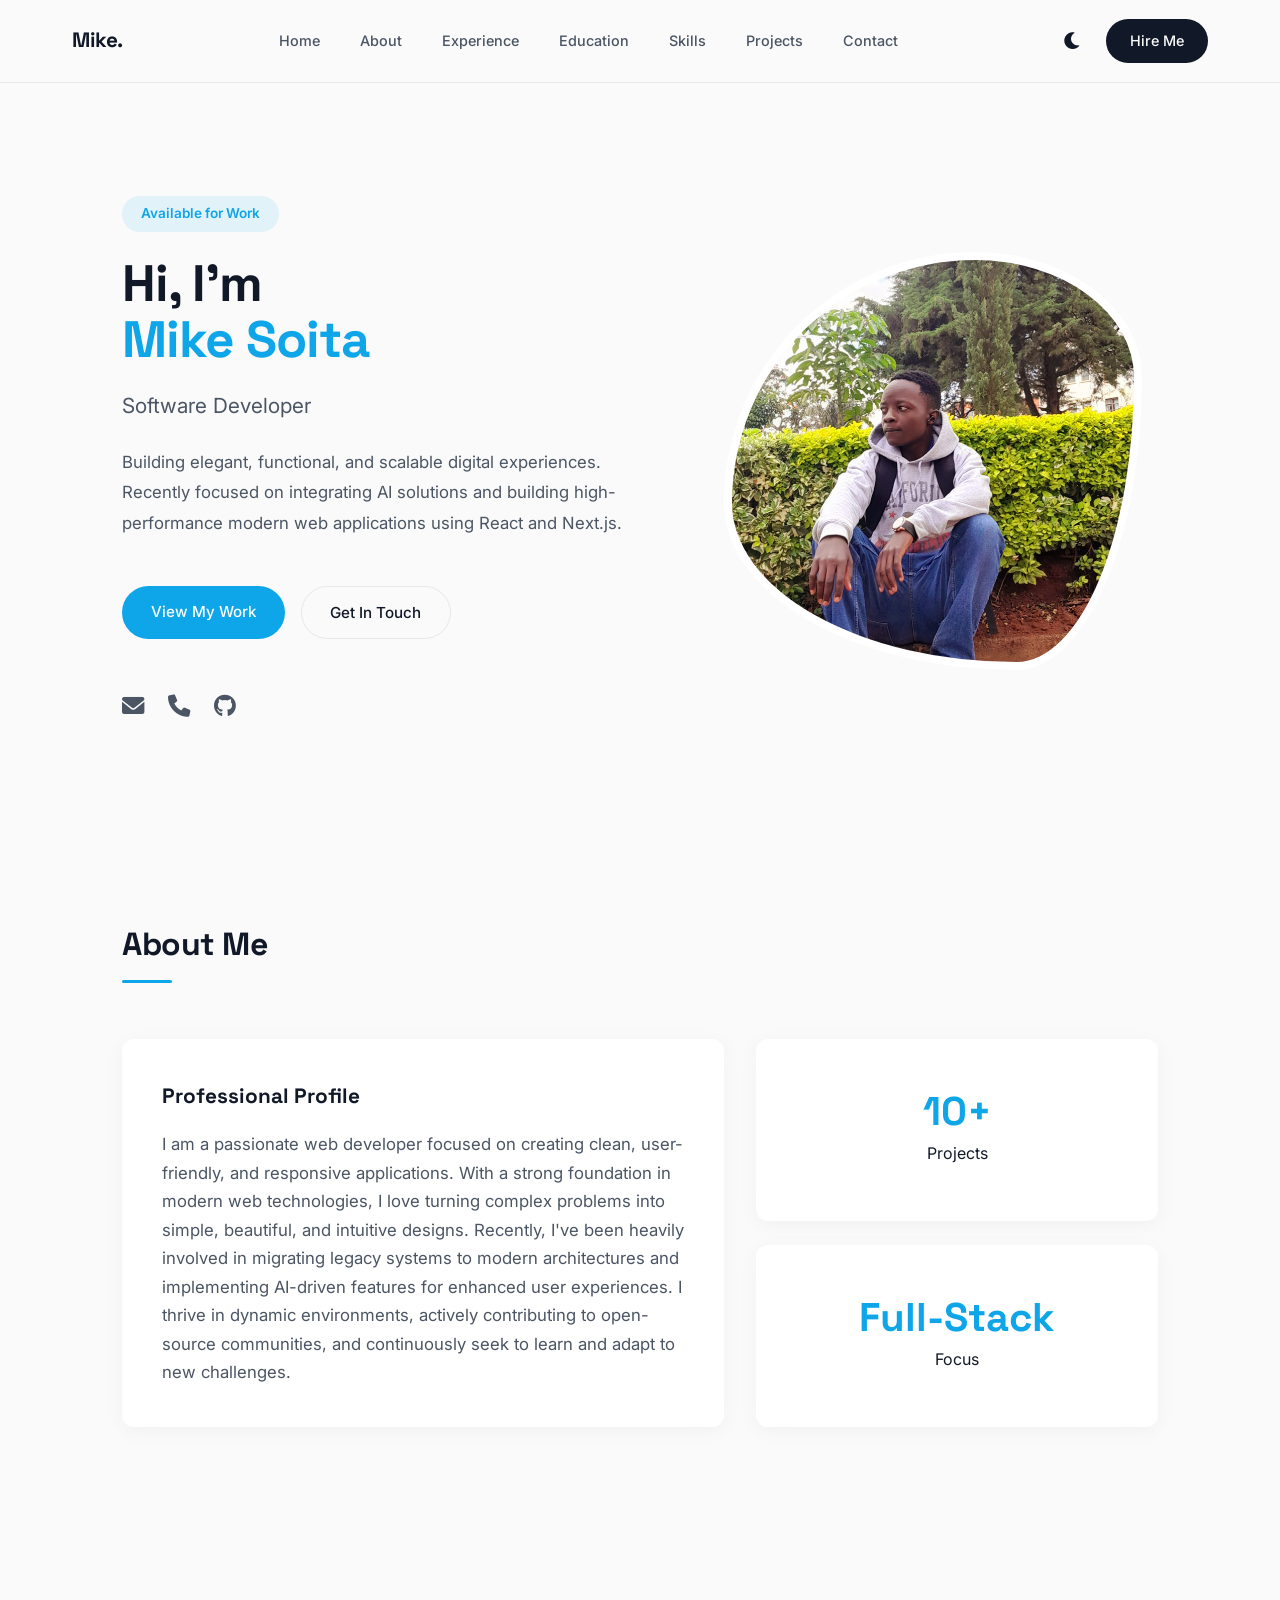
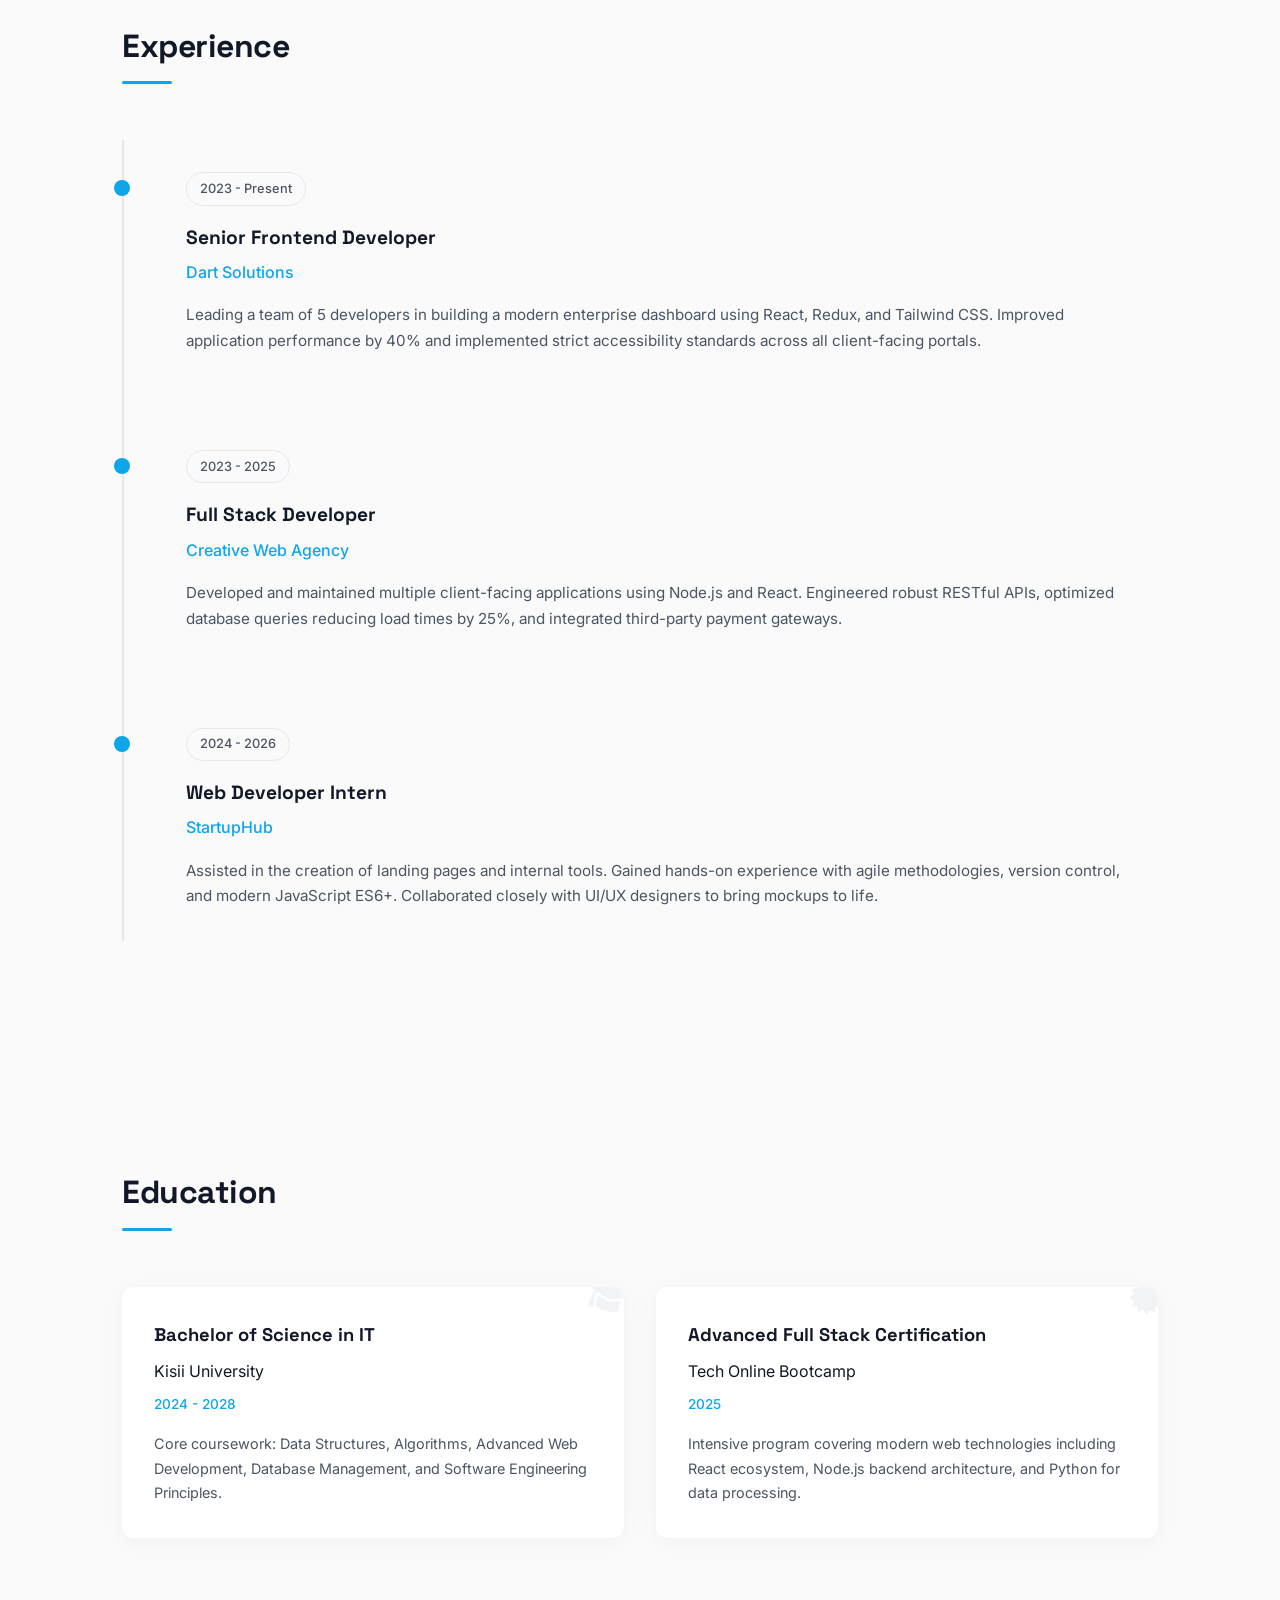
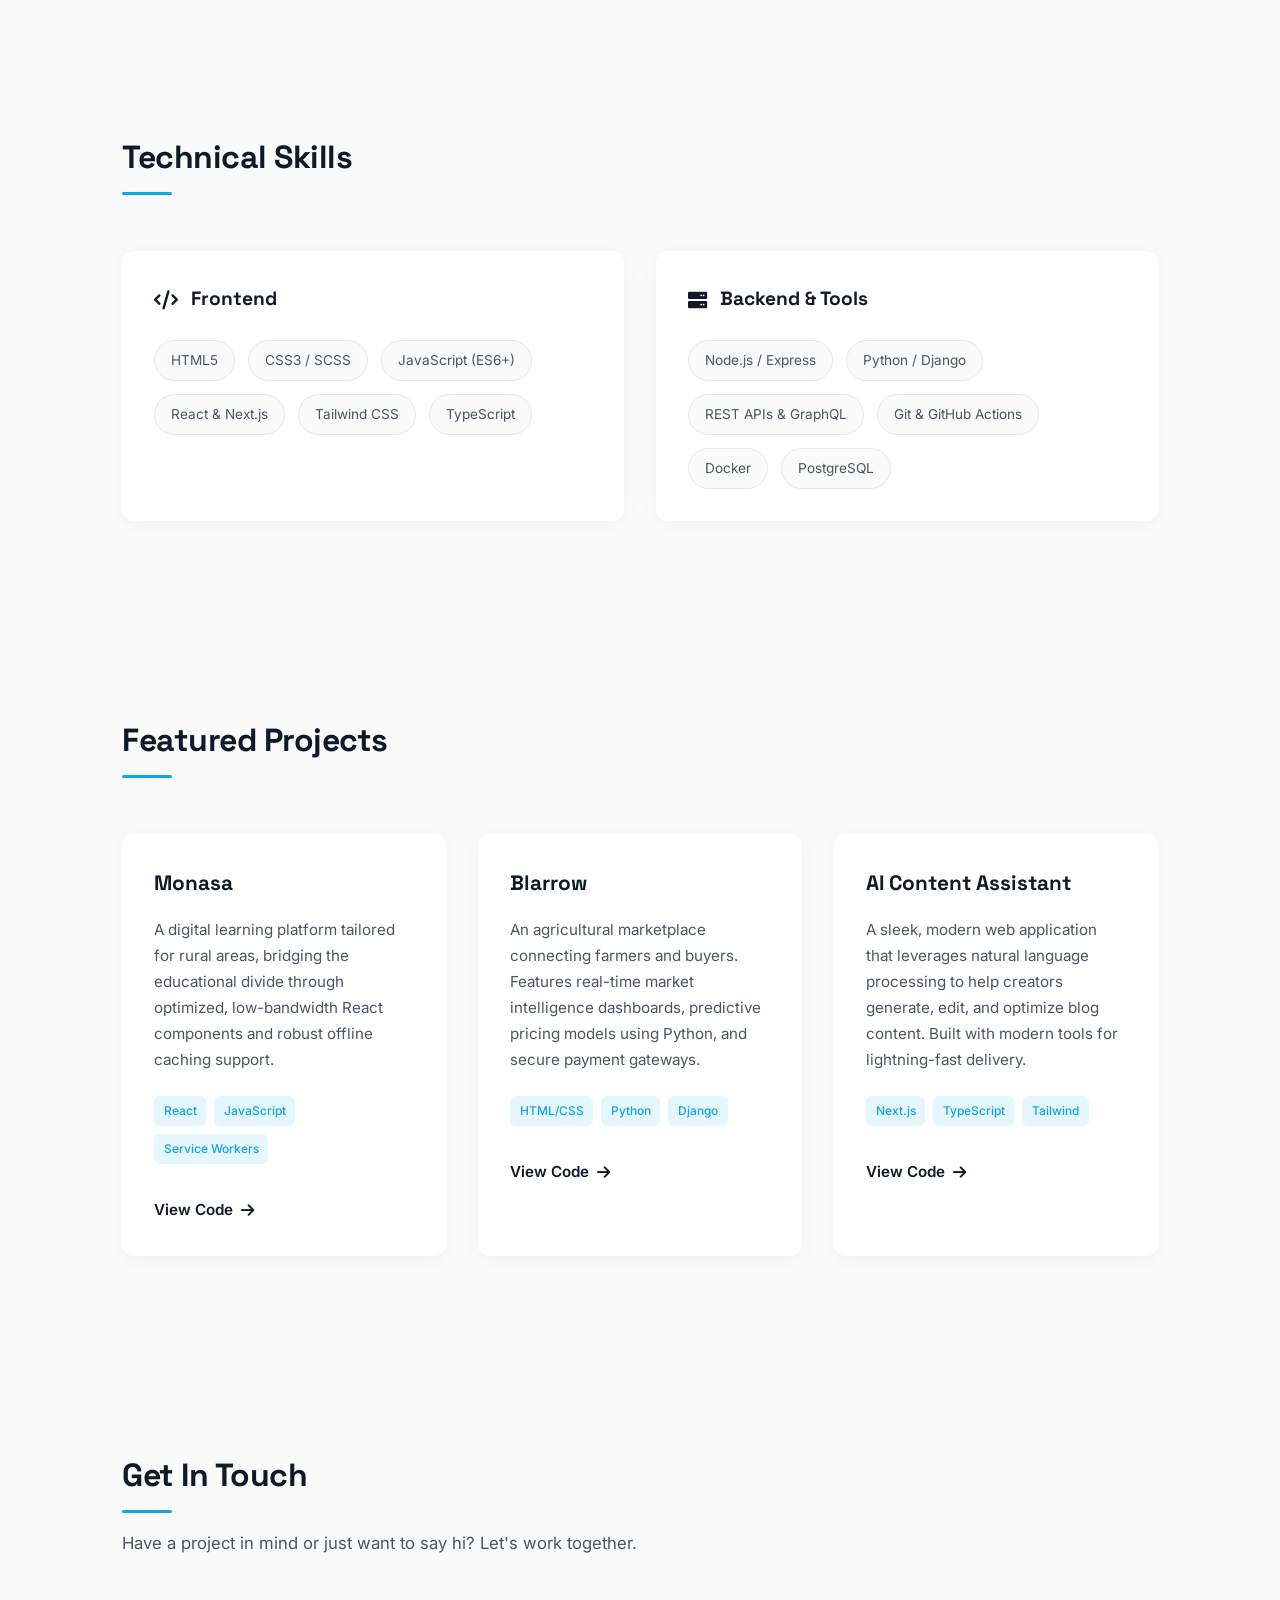
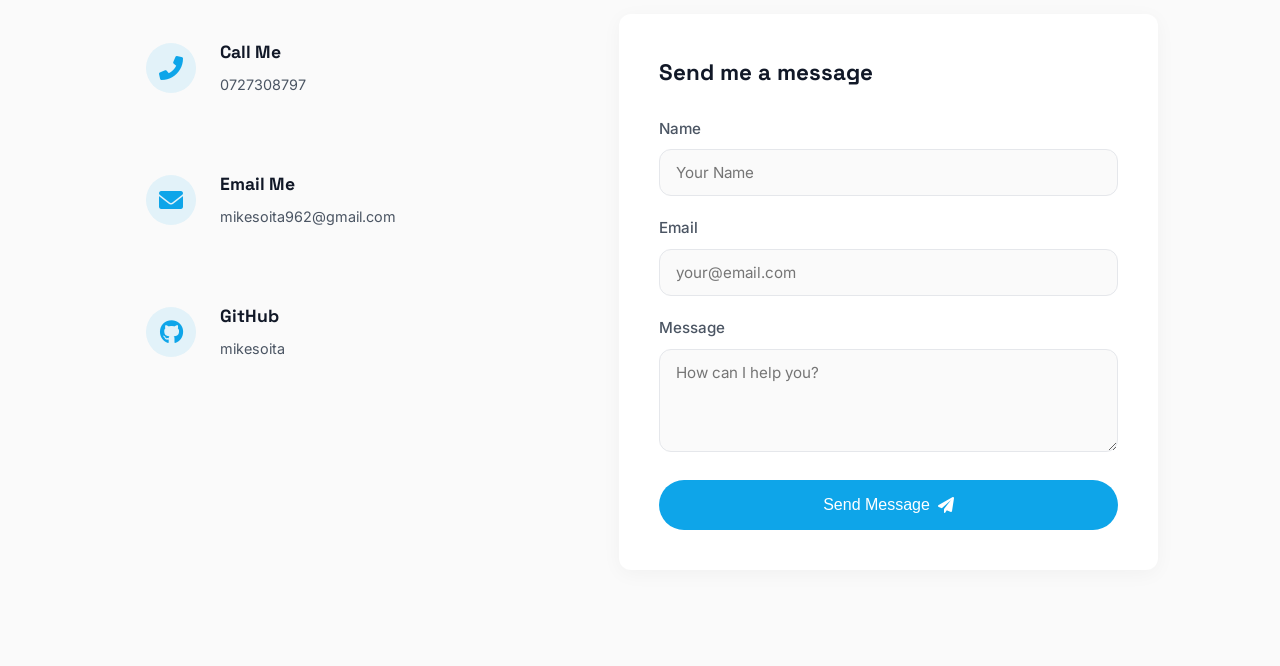
==== index.html @ 9fbdbb9e "Add files via upload" ====
<!DOCTYPE html>
<html lang="en" data-theme="light">

<head>
    <meta charset="UTF-8">
    <meta name="viewport" content="width=device-width, initial-scale=1.0">
    <meta name="description" content="Mike Soita - Web Developer CV">
    <meta name="author" content="Mike Soita">

    <title>Mike Soita | CV</title>
    <link rel="stylesheet" href="style.css">
    <link href="https://cdnjs.cloudflare.com/ajax/libs/font-awesome/6.0.0/css/all.min.css" rel="stylesheet">
    <link href="https://fonts.googleapis.com/css2?family=Space+Grotesk:wght@300;400;500;600;700&family=Inter:wght@300;400;500;600&display=swap" rel="stylesheet">
</head>

<body>
    <header class="main-nav">
        <nav>
            <div class="logo"><a href="#home">Mike.</a></div>
            <ul class="nav-links">
                <li><a href="#home">Home</a></li>
                <li><a href="#about">About</a></li>
                <li><a href="#experience">Experience</a></li>
                <li><a href="#education">Education</a></li>
                <li><a href="#skills">Skills</a></li>
                <li><a href="#projects">Projects</a></li>
                <li><a href="#contact">Contact</a></li>
            </ul>
            <div class="nav-controls">
                <button id="theme-toggle" class="theme-toggle" aria-label="Toggle dark mode">
                    <i class="fas fa-moon"></i>
                </button>
                <a href="#contact" class="btn-hire">Hire Me</a>
                <button class="menu-button" aria-label="Toggle navigation">
                    <i class="fas fa-bars"></i>
                </button>
            </div>
        </nav>
    </header>

    <main>
        <section id="home" class="hero">
            <div class="hero-content">
                <div class="badge">Available for Work</div>
                <h1>Hi, I'm <br><span class="text-accent">Mike Soita</span></h1>
                <h2>Software Developer</h2>
                <p class="summary">
                    Building elegant, functional, and scalable digital experiences. 
                    Recently focused on integrating AI solutions and building high-performance modern web applications using React and Next.js.
                </p>
                <div class="hero-buttons">
                    <a href="#projects" class="btn btn-primary">View My Work</a>
                    <a href="#contact" class="btn btn-outline">Get In Touch</a>
                </div>
                <div class="social-links-hero">
                    <a href="mailto:mikesoita962@gmail.com"><i class="fas fa-envelope"></i></a>
                    <a href="tel:0727308797"><i class="fas fa-phone"></i></a>
                    <a href="https://github.com/mikesoita" target="_blank"><i class="fab fa-github"></i></a>
                </div>
            </div>
            <div class="hero-image">
                <div class="image-wrapper">
                    <img src="mike.jpg" alt="Mike Soita">
                </div>
            </div>
        </section>

        <section id="about" class="about">
            <div class="section-header">
                <h2>About Me</h2>
                <div class="header-line"></div>
            </div>
            <div class="about-grid">
                <div class="about-text content-block">
                    <h3>Professional Profile</h3>
                    <p>I am a passionate web developer focused on creating clean, user-friendly, and responsive applications. 
                        
                        With a strong foundation in modern web technologies, I love turning complex problems into simple, beautiful, 
                        and intuitive designs. Recently, I've been heavily involved in migrating legacy systems to modern architectures and implementing AI-driven features for enhanced user experiences.
                         I thrive in dynamic environments, actively contributing to open-source communities, and continuously seek to learn and adapt to new challenges.</p>
                </div>
                <div class="about-stats">
                    <div class="stat-item content-block">
                        <h3>10+</h3>
                        <p>Projects</p>
                    </div>
                    <div class="stat-item content-block">
                        <h3>Full-Stack</h3>
                        <p>Focus</p>
                    </div>
                </div>
            </div>
        </section>

        <section id="experience" class="experience">
            <div class="section-header">
                <h2>Experience</h2>
                <div class="header-line"></div>
            </div>
            <div class="timeline">
                <div class="timeline-item">
                    <div class="timeline-dot"></div>
                    <div class="timeline-content">
                        <span class="timeline-date">2023 - Present</span>
                        <h3>Senior Frontend Developer</h3>
                        <h4>Dart Solutions</h4>
                        <p>Leading a team of 5 developers in building a modern enterprise dashboard using React, Redux, and Tailwind CSS. Improved application performance by 40% and implemented strict accessibility standards across all client-facing portals.</p>
                    </div>
                </div>
                <div class="timeline-item">
                    <div class="timeline-dot"></div>
                    <div class="timeline-content">
                        <span class="timeline-date">2023 - 2025</span>
                        <h3>Full Stack Developer</h3>
                        <h4>Creative Web Agency</h4>
                        <p>Developed and maintained multiple client-facing applications using Node.js and React. Engineered robust RESTful APIs, optimized database queries reducing load times by 25%, and integrated third-party payment gateways.</p>
                    </div>
                </div>
                <div class="timeline-item">
                    <div class="timeline-dot"></div>
                    <div class="timeline-content">
                        <span class="timeline-date">2024 - 2026</span>
                        <h3>Web Developer Intern</h3>
                        <h4>StartupHub</h4>
                        <p>Assisted in the creation of landing pages and internal tools. Gained hands-on experience with agile methodologies, version control, and modern JavaScript ES6+. Collaborated closely with UI/UX designers to bring mockups to life.</p>
                    </div>
                </div>
            </div>
        </section>

        <section id="education" class="education">
            <div class="section-header">
                <h2>Education</h2>
                <div class="header-line"></div>
            </div>
            <div class="education-grid">
                <div class="edu-card content-block">
                    <i class="fas fa-graduation-cap edu-icon"></i>
                    <h3>Bachelor of Science in IT</h3>
                    <h4>Kisii University</h4>
                    <span class="edu-date">2024 - 2028</span>
                    <p>Core coursework: Data Structures, Algorithms, Advanced Web Development, Database Management, and Software Engineering Principles.</p>
                </div>
                <div class="edu-card content-block">
                    <i class="fas fa-certificate edu-icon"></i>
                    <h3>Advanced Full Stack Certification</h3>
                    <h4>Tech Online Bootcamp</h4>
                    <span class="edu-date">2025</span>
                    <p>Intensive program covering modern web technologies including React ecosystem, Node.js backend architecture, and Python for data processing.</p>
                </div>
            </div>
        </section>

        <section id="skills" class="skills">
            <div class="section-header">
                <h2>Technical Skills</h2>
                <div class="header-line"></div>
            </div>
            <div class="skills-grid">
                <div class="skill-category content-block">
                    <h3><i class="fas fa-code"></i> Frontend</h3>
                    <div class="skill-tags">
                        <span>HTML5</span>
                        <span>CSS3 / SCSS</span>
                        <span>JavaScript (ES6+)</span>
                        <span>React & Next.js</span>
                        <span>Tailwind CSS</span>
                        <span>TypeScript</span>
                    </div>
                </div>
                <div class="skill-category content-block">
                    <h3><i class="fas fa-server"></i> Backend & Tools</h3>
                    <div class="skill-tags">
                        <span>Node.js / Express</span>
                        <span>Python / Django</span>
                        <span>REST APIs & GraphQL</span>
                        <span>Git & GitHub Actions</span>
                        <span>Docker</span>
                        <span>PostgreSQL</span>
                    </div>
                </div>
            </div>
        </section>

        <section id="projects" class="projects">
            <div class="section-header">
                <h2>Featured Projects</h2>
                <div class="header-line"></div>
            </div>
            <div class="project-grid">
                <div class="project-card content-block">
                    <div class="project-content">
                        <h3>Monasa</h3>
                        <p>A digital learning platform tailored for rural areas, bridging the educational divide through optimized, low-bandwidth React components and robust offline caching support.</p>
                        <div class="tech-stack">
                            <span>React</span>
                            <span>JavaScript</span>
                            <span>Service Workers</span>
                        </div>
                        <a href="https://github.com/mikesoita" target="_blank" class="project-link">View Code <i class="fas fa-arrow-right"></i></a>
                    </div>
                </div>
                <div class="project-card content-block">
                    <div class="project-content">
                        <h3>Blarrow</h3>
                        <p>An agricultural marketplace connecting farmers and buyers. Features real-time market intelligence dashboards, predictive pricing models using Python, and secure payment gateways.</p>
                        <div class="tech-stack">
                            <span>HTML/CSS</span>
                            <span>Python</span>
                            <span>Django</span>
                        </div>
                        <a href="https://github.com/mikesoita" target="_blank" class="project-link">View Code <i class="fas fa-arrow-right"></i></a>
                    </div>
                </div>
                <div class="project-card content-block">
                    <div class="project-content">
                        <h3>AI Content Assistant</h3>
                        <p>A sleek, modern web application that leverages natural language processing to help creators generate, edit, and optimize blog content. Built with modern tools for lightning-fast delivery.</p>
                        <div class="tech-stack">
                            <span>Next.js</span>
                            <span>TypeScript</span>
                            <span>Tailwind</span>
                        </div>
                        <a href="https://github.com/mikesoita" target="_blank" class="project-link">View Code <i class="fas fa-arrow-right"></i></a>
                    </div>
                </div>
            </div>
        </section>

        <section id="contact" class="contact">
            <div class="section-header">
                <h2>Get In Touch</h2>
                <div class="header-line"></div>
                <p>Have a project in mind or just want to say hi? Let's work together.</p>
            </div>
            
            <div class="contact-container">
                <div class="contact-info">
                    <div class="contact-card">
                        <div class="icon"><i class="fas fa-phone-alt"></i></div>
                        <div class="contact-details">
                            <h3>Call Me</h3>
                            <a href="tel:0727308797">0727308797</a>
                        </div>
                    </div>
                    <div class="contact-card">
                        <div class="icon"><i class="fas fa-envelope"></i></div>
                        <div class="contact-details">
                            <h3>Email Me</h3>
                            <a href="mailto:mikesoita962@gmail.com">mikesoita962@gmail.com</a>
                        </div>
                    </div>
                    <div class="contact-card">
                        <div class="icon"><i class="fab fa-github"></i></div>
                        <div class="contact-details">
                            <h3>GitHub</h3>
                            <a href="https://github.com/mikesoita" target="_blank">mikesoita</a>
                        </div>
                    </div>
                </div>

                <form class="contact-form content-block" onsubmit="event.preventDefault(); alert('Message sent successfully!');">
                    <h3>Send me a message</h3>
                    <div class="form-group">
                        <label for="name">Name</label>
                        <input type="text" id="name" name="name" placeholder="Your Name" required>
                    </div>
                    <div class="form-group">
                        <label for="email">Email</label>
                        <input type="email" id="email" name="email" placeholder="your@email.com" required>
                    </div>
                    <div class="form-group">
                        <label for="message">Message</label>
                        <textarea id="message" name="message" rows="4" placeholder="How can I help you?" required></textarea>
                    </div>
                    <button type="submit" class="btn btn-primary submit-btn">
                        Send Message <i class="fas fa-paper-plane"></i>
                    </button>
                </form>
            </div>
        </section>
    </main>

   
    <script src="script.js"></script>
</body>
</html>
---- style.css ----
@import url('https://fonts.googleapis.com/css2?family=Space+Grotesk:wght@300;400;500;600;700&family=Inter:wght@300;400;500;600&display=swap');

:root {
    /* Light Theme Variables */
    --bg-color: #FAFAFA;
    --block-bg: #FFFFFF;
    --accent-color: #0EA5E9;
    --text-primary: #111827;
    --text-secondary: #4B5563;
    --border-color: #E5E7EB;
    --header-bg: rgba(250, 250, 250, 0.9);
    
    --radius: 12px;
    --font-heading: 'Space Grotesk', sans-serif;
    --font-body: 'Inter', sans-serif;
}

[data-theme="dark"] {
    /* Dark Theme Variables */
    --bg-color: #0F172A;
    --block-bg: #1E293B;
    --accent-color: #0EA5E9;
    --text-primary: #F8FAFC;
    --text-secondary: #94A3B8;
    --border-color: #334155;
    --header-bg: rgba(15, 23, 42, 0.9);
}

* {
    margin: 0;
    padding: 0;
    box-sizing: border-box;
}

html {
    scroll-behavior: smooth;
}

body {
    font-family: var(--font-body);
    background-color: var(--bg-color);
    color: var(--text-primary);
    line-height: 1.7;
    overflow-x: hidden;
}

a {
    text-decoration: none;
    color: inherit;
}

ul {
    list-style: none;
}

/* Content Block */
.content-block {
    background-color: var(--block-bg);
    border: none;
    border-radius: var(--radius);
    box-shadow: 0 4px 20px rgba(0, 0, 0, 0.04);
}

.text-accent {
    color: var(--accent-color);
}

/* Header & Nav */
header {
    position: fixed;
    top: 0;
    left: 0;
    width: 100%;
    background-color: var(--header-bg);
    border-bottom: 1px solid var(--border-color);
    z-index: 1000;
}

nav {
    display: flex;
    justify-content: space-between;
    align-items: center;
    padding: 1.2rem 2rem;
    max-width: 1200px;
    margin: 0 auto;
}

.logo a {
    font-family: var(--font-heading);
    font-size: 1.3rem; /* Reduced */
    font-weight: 700;
    color: var(--text-primary);
    letter-spacing: -0.5px;
}

.nav-links {
    display: flex;
    gap: 2.5rem;
    align-items: center;
}

.nav-links a {
    font-size: 0.9rem; /* Reduced */
    font-weight: 500;
    color: var(--text-secondary);
}

.nav-controls {
    display: flex;
    align-items: center;
    gap: 1rem;
}

.theme-toggle {
    background: none;
    border: none;
    color: var(--text-primary);
    font-size: 1.2rem;
    cursor: pointer;
    padding: 0.5rem;
    display: flex;
    align-items: center;
    justify-content: center;
}

.btn-hire {
    background-color: var(--text-primary);
    color: var(--bg-color);
    padding: 0.6rem 1.5rem;
    border-radius: 9999px;
    font-weight: 500;
    font-size: 0.9rem;
}

.menu-button {
    display: none;
    background: none;
    border: none;
    color: var(--text-primary);
    font-size: 1.5rem;
    cursor: pointer;
}

/* Main Layout */
main {
    padding-top: 100px;
}

section {
    max-width: 1100px;
    margin: 0 auto;
    padding: 6rem 2rem;
}

.section-header {
    margin-bottom: 3.5rem;
}

.section-header h2 {
    font-family: var(--font-heading);
    font-size: 2rem; /* Reduced */
    margin-bottom: 0.5rem;
    letter-spacing: -0.5px;
}

.header-line {
    width: 50px;
    height: 3px;
    background-color: var(--accent-color);
    border-radius: 2px;
}

.section-header p {
    color: var(--text-secondary);
    margin-top: 1rem;
    font-size: 1.05rem;
}

/* Hero Section */
.hero {
    display: flex;
    align-items: center;
    justify-content: space-between;
    gap: 5rem;
    min-height: 80vh;
}

.hero-content {
    flex: 1;
}

.badge {
    display: inline-block;
    padding: 0.4rem 1.2rem;
    font-size: 0.85rem;
    font-weight: 600;
    color: var(--accent-color);
    border-radius: 9999px;
    margin-bottom: 1.5rem;
    background-color: rgba(14, 165, 233, 0.1);
}

.hero h1 {
    font-family: var(--font-heading);
    font-size: 3.2rem; /* Reduced */
    line-height: 1.1;
    margin-bottom: 1.2rem;
    letter-spacing: -1px;
}

.hero h2 {
    font-size: 1.3rem; /* Reduced */
    font-weight: 400;
    color: var(--text-secondary);
    margin-bottom: 1.5rem;
}

.hero .summary {
    font-size: 1.05rem;
    color: var(--text-secondary);
    margin-bottom: 3rem;
    max-width: 500px;
    line-height: 1.8;
}

.hero-buttons {
    display: flex;
    gap: 1rem;
    margin-bottom: 3rem;
}

.btn {
    padding: 0.8rem 1.8rem;
    font-weight: 500;
    cursor: pointer;
    font-size: 0.95rem;
    border-radius: 9999px;
    border: none;
}

.btn-primary {
    background-color: var(--accent-color);
    color: #fff;
}

.btn-outline {
    background-color: transparent;
    border: 1px solid var(--border-color);
    color: var(--text-primary);
}

.social-links-hero {
    display: flex;
    gap: 1.5rem;
    font-size: 1.4rem;
}

.social-links-hero a {
    color: var(--text-secondary);
}

.hero-image {
    flex: 1;
    display: flex;
    justify-content: center;
    padding: 1rem;
    max-width: 450px;
}

/* Organic Blob Image Wrapper */
.image-wrapper {
    width: 100%;
    aspect-ratio: 1;
    border-radius: 60% 40% 30% 70% / 60% 30% 70% 40%;
    overflow: hidden;
    position: relative;
    border: 8px solid var(--block-bg);
}

.image-wrapper img {
    width: 100%;
    height: 100%;
    object-fit: cover;
}

/* About Section */
.about-grid {
    display: grid;
    grid-template-columns: 3fr 2fr;
    gap: 2rem;
}

.about-text {
    padding: 2.5rem;
}

.about-text h3 {
    font-family: var(--font-heading);
    margin-bottom: 1rem;
    font-size: 1.3rem; /* Reduced */
}

.about-text p {
    color: var(--text-secondary);
    font-size: 1.05rem;
}

.about-stats {
    display: grid;
    grid-template-columns: 1fr;
    gap: 1.5rem;
}

.stat-item {
    padding: 2rem;
    text-align: center;
    display: flex;
    flex-direction: column;
    justify-content: center;
}

.stat-item h3 {
    font-family: var(--font-heading);
    font-size: 2.5rem; /* Reduced */
    color: var(--accent-color);
    margin-bottom: 0.5rem;
    line-height: 1;
}

/* Experience Section (Timeline) */
.timeline {
    position: relative;
    padding-left: 2rem;
}

.timeline::before {
    content: '';
    position: absolute;
    left: 0;
    top: 0;
    bottom: 0;
    width: 2px;
    background-color: var(--border-color);
}

.timeline-item {
    position: relative;
    padding: 2rem;
    margin-bottom: 2rem;
}

.timeline-dot {
    position: absolute;
    left: -2rem;
    top: 2.5rem;
    width: 16px;
    height: 16px;
    border-radius: 50%;
    background-color: var(--accent-color);
    transform: translateX(-50%);
}

.timeline-date {
    display: inline-block;
    padding: 0.3rem 0.8rem;
    background-color: var(--bg-color);
    border-radius: 20px;
    font-size: 0.8rem;
    font-weight: 500;
    color: var(--text-secondary);
    margin-bottom: 1rem;
    border: 1px solid var(--border-color);
}

.timeline-item h3 {
    font-family: var(--font-heading);
    font-size: 1.2rem; /* Reduced */
    margin-bottom: 0.3rem;
}

.timeline-item h4 {
    font-size: 1rem;
    color: var(--accent-color);
    font-weight: 500;
    margin-bottom: 1rem;
}

.timeline-item p {
    color: var(--text-secondary);
    font-size: 0.95rem;
}

/* Education Section */
.education-grid {
    display: grid;
    grid-template-columns: repeat(auto-fit, minmax(300px, 1fr));
    gap: 2rem;
}

.edu-card {
    padding: 2rem;
    position: relative;
    overflow: hidden;
}

.edu-icon {
    font-size: 2rem;
    color: var(--border-color);
    position: absolute;
    top: -5px;
    right: -5px;
    transform: rotate(15deg);
    opacity: 0.5;
}

.edu-card h3 {
    font-family: var(--font-heading);
    font-size: 1.15rem; /* Reduced */
    margin-bottom: 0.5rem;
}

.edu-card h4 {
    font-size: 1rem;
    color: var(--text-primary);
    font-weight: 400;
    margin-bottom: 0.5rem;
}

.edu-date {
    font-size: 0.85rem;
    font-weight: 500;
    color: var(--accent-color);
    display: block;
    margin-bottom: 1rem;
}

.edu-card p {
    color: var(--text-secondary);
    font-size: 0.9rem;
}

/* Skills Section */
.skills-grid {
    display: grid;
    grid-template-columns: repeat(auto-fit, minmax(300px, 1fr));
    gap: 2rem;
}

.skill-category {
    padding: 2rem;
}

.skill-category h3 {
    font-family: var(--font-heading);
    margin-bottom: 1.5rem;
    display: flex;
    align-items: center;
    gap: 0.8rem;
    font-size: 1.2rem;
}

.skill-tags {
    display: flex;
    flex-wrap: wrap;
    gap: 0.8rem;
}

.skill-tags span {
    background-color: var(--bg-color);
    padding: 0.5rem 1rem;
    border-radius: 9999px;
    font-size: 0.85rem;
    border: 1px solid var(--border-color);
    color: var(--text-secondary);
}

/* Projects Section */
.project-grid {
    display: grid;
    grid-template-columns: repeat(auto-fit, minmax(320px, 1fr));
    gap: 2rem;
}

.project-content {
    padding: 2rem;
}

.project-content h3 {
    font-family: var(--font-heading);
    font-size: 1.3rem; /* Reduced */
    margin-bottom: 1rem;
}

.project-content p {
    color: var(--text-secondary);
    margin-bottom: 1.5rem;
    font-size: 0.95rem;
}

.tech-stack {
    display: flex;
    gap: 0.5rem;
    margin-bottom: 2rem;
    flex-wrap: wrap;
}

.tech-stack span {
    font-size: 0.75rem;
    padding: 0.3rem 0.6rem;
    background-color: rgba(14, 165, 233, 0.1);
    color: var(--accent-color);
    border-radius: 6px;
    font-weight: 500;
}

.project-link {
    color: var(--text-primary);
    font-weight: 600;
    display: inline-flex;
    align-items: center;
    gap: 0.5rem;
    font-size: 0.95rem;
}

/* Contact Section */
.contact-container {
    display: grid;
    grid-template-columns: 1fr 1.2fr;
    gap: 3rem;
    align-items: start;
}

.contact-info {
    display: flex;
    flex-direction: column;
    gap: 1.5rem;
}

.contact-card {
    padding: 1.5rem;
    display: flex;
    align-items: center;
    gap: 1.5rem;
}

.contact-card .icon {
    font-size: 1.5rem;
    color: var(--accent-color);
    background-color: rgba(14, 165, 233, 0.1);
    width: 50px;
    height: 50px;
    display: flex;
    align-items: center;
    justify-content: center;
    border-radius: 50%;
    flex-shrink: 0;
}

.contact-details h3 {
    font-family: var(--font-heading);
    font-size: 1.1rem; /* Reduced */
    margin-bottom: 0.2rem;
}

.contact-details a {
    color: var(--text-secondary);
    font-size: 0.9rem;
}

.contact-form {
    padding: 2.5rem;
}

.contact-form h3 {
    font-family: var(--font-heading);
    font-size: 1.4rem; /* Reduced */
    margin-bottom: 1.5rem;
}

.form-group {
    margin-bottom: 1.2rem;
}

.form-group label {
    display: block;
    margin-bottom: 0.5rem;
    font-weight: 500;
    color: var(--text-secondary);
    font-size: 0.95rem;
}

.form-group input,
.form-group textarea {
    width: 100%;
    padding: 0.8rem 1rem;
    background-color: var(--bg-color);
    border: 1px solid var(--border-color);
    border-radius: var(--radius);
    color: var(--text-primary);
    font-family: var(--font-body);
    font-size: 0.95rem;
}

.submit-btn {
    width: 100%;
    padding: 1rem;
    display: flex;
    justify-content: center;
    align-items: center;
    gap: 0.5rem;
    font-size: 1rem;
    margin-top: 1rem;
}

/* Footer */
footer {
    text-align: center;
    padding: 2.5rem;
    margin-top: 4rem;
    color: var(--text-secondary);
    font-size: 0.9rem;
    border-top: 1px solid var(--border-color);
}

/* Responsive */
@media (max-width: 900px) {
    .about-grid {
        grid-template-columns: 1fr;
    }
    
    .about-stats {
        grid-template-columns: 1fr 1fr;
    }

    .contact-container {
        grid-template-columns: 1fr;
    }
    
    .hero {
        gap: 3rem;
    }
}

@media (max-width: 768px) {
    .menu-button {
        display: block;
    }
    
    .nav-links {
        display: none;
        position: absolute;
        top: 100%;
        left: 0;
        width: 100%;
        background-color: var(--block-bg);
        flex-direction: column;
        padding: 2rem;
        border-bottom: 1px solid var(--border-color);
    }
    
    .nav-links.active {
        display: flex;
    }

    .hero {
        flex-direction: column-reverse;
        text-align: center;
        padding-top: 2rem;
    }
    
    .hero h1 {
        font-size: 2.8rem;
    }

    .hero .summary {
        margin: 0 auto 2rem;
    }
    
    .hero-buttons, .social-links-hero {
        justify-content: center;
    }

    .timeline::before {
        left: 0;
    }
    
    .timeline-dot {
        left: 0;
    }
    
    section {
        padding: 4rem 1.5rem;
    }
}
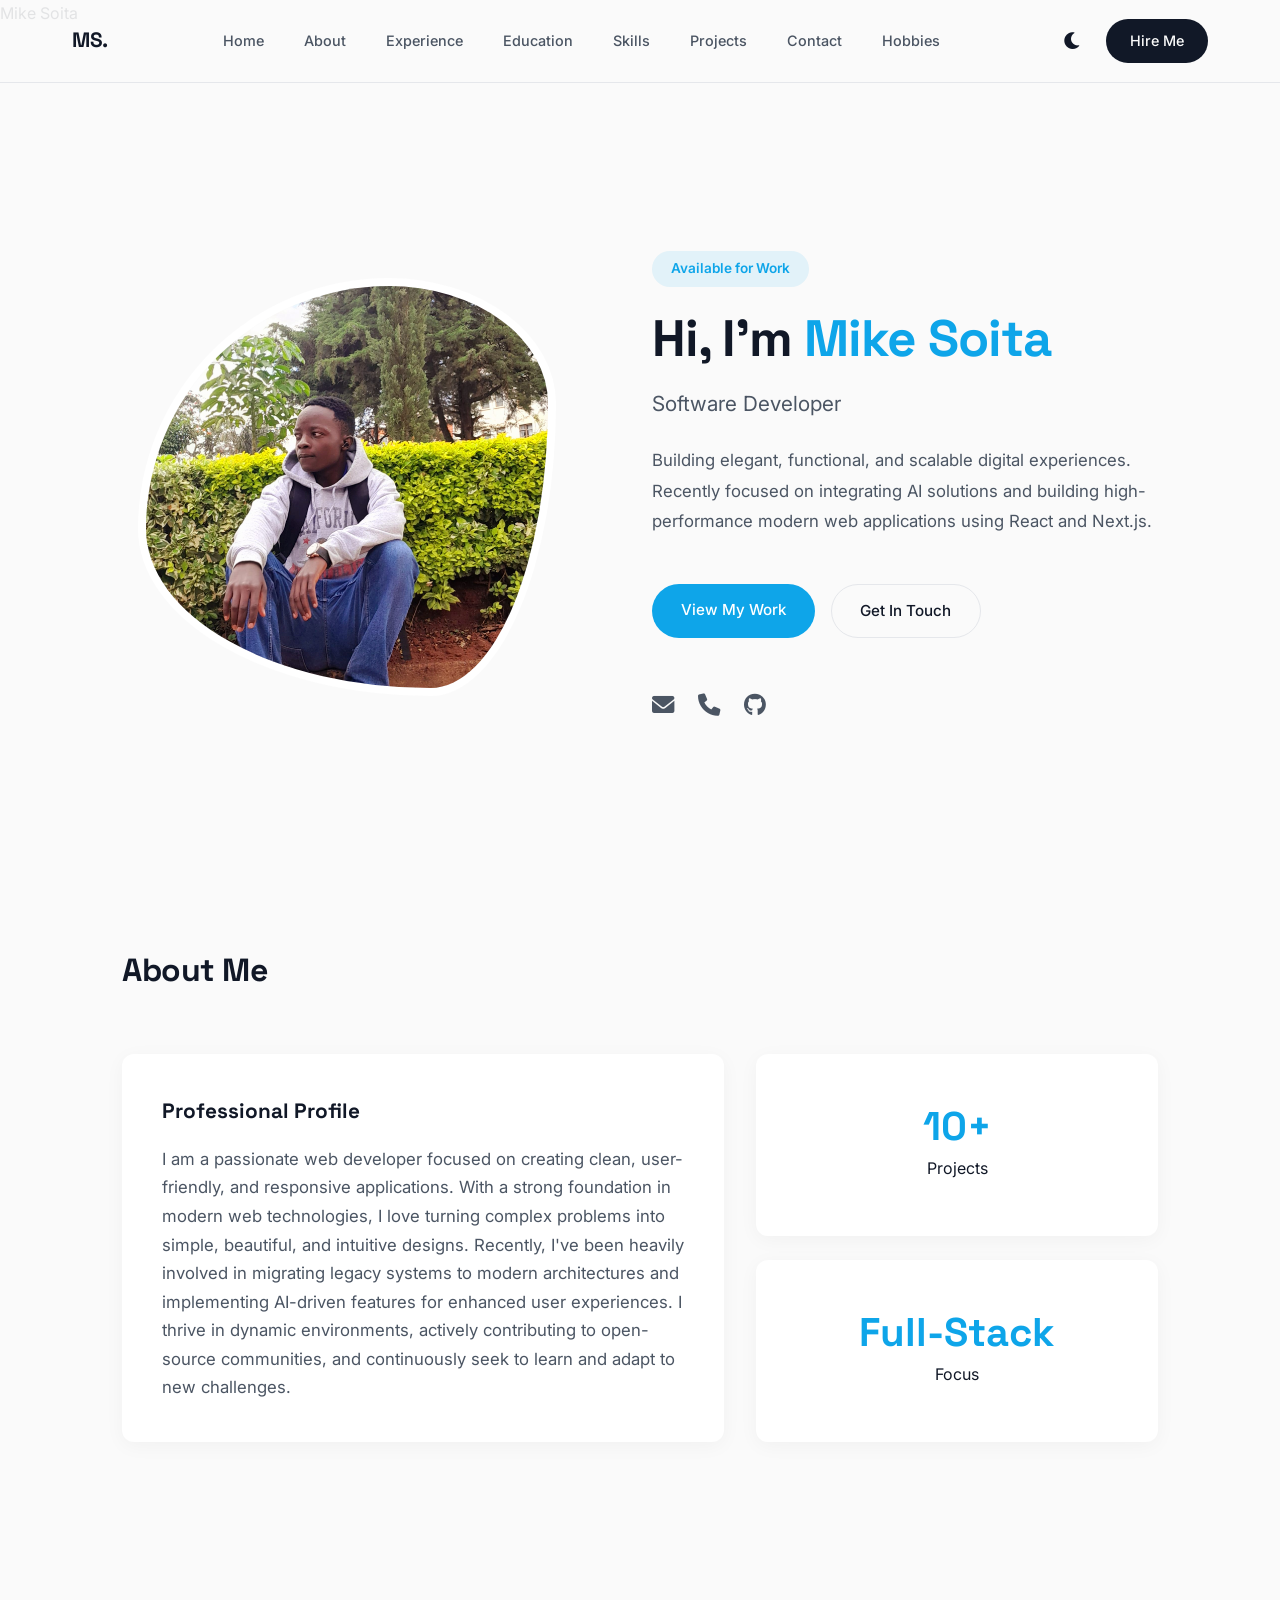
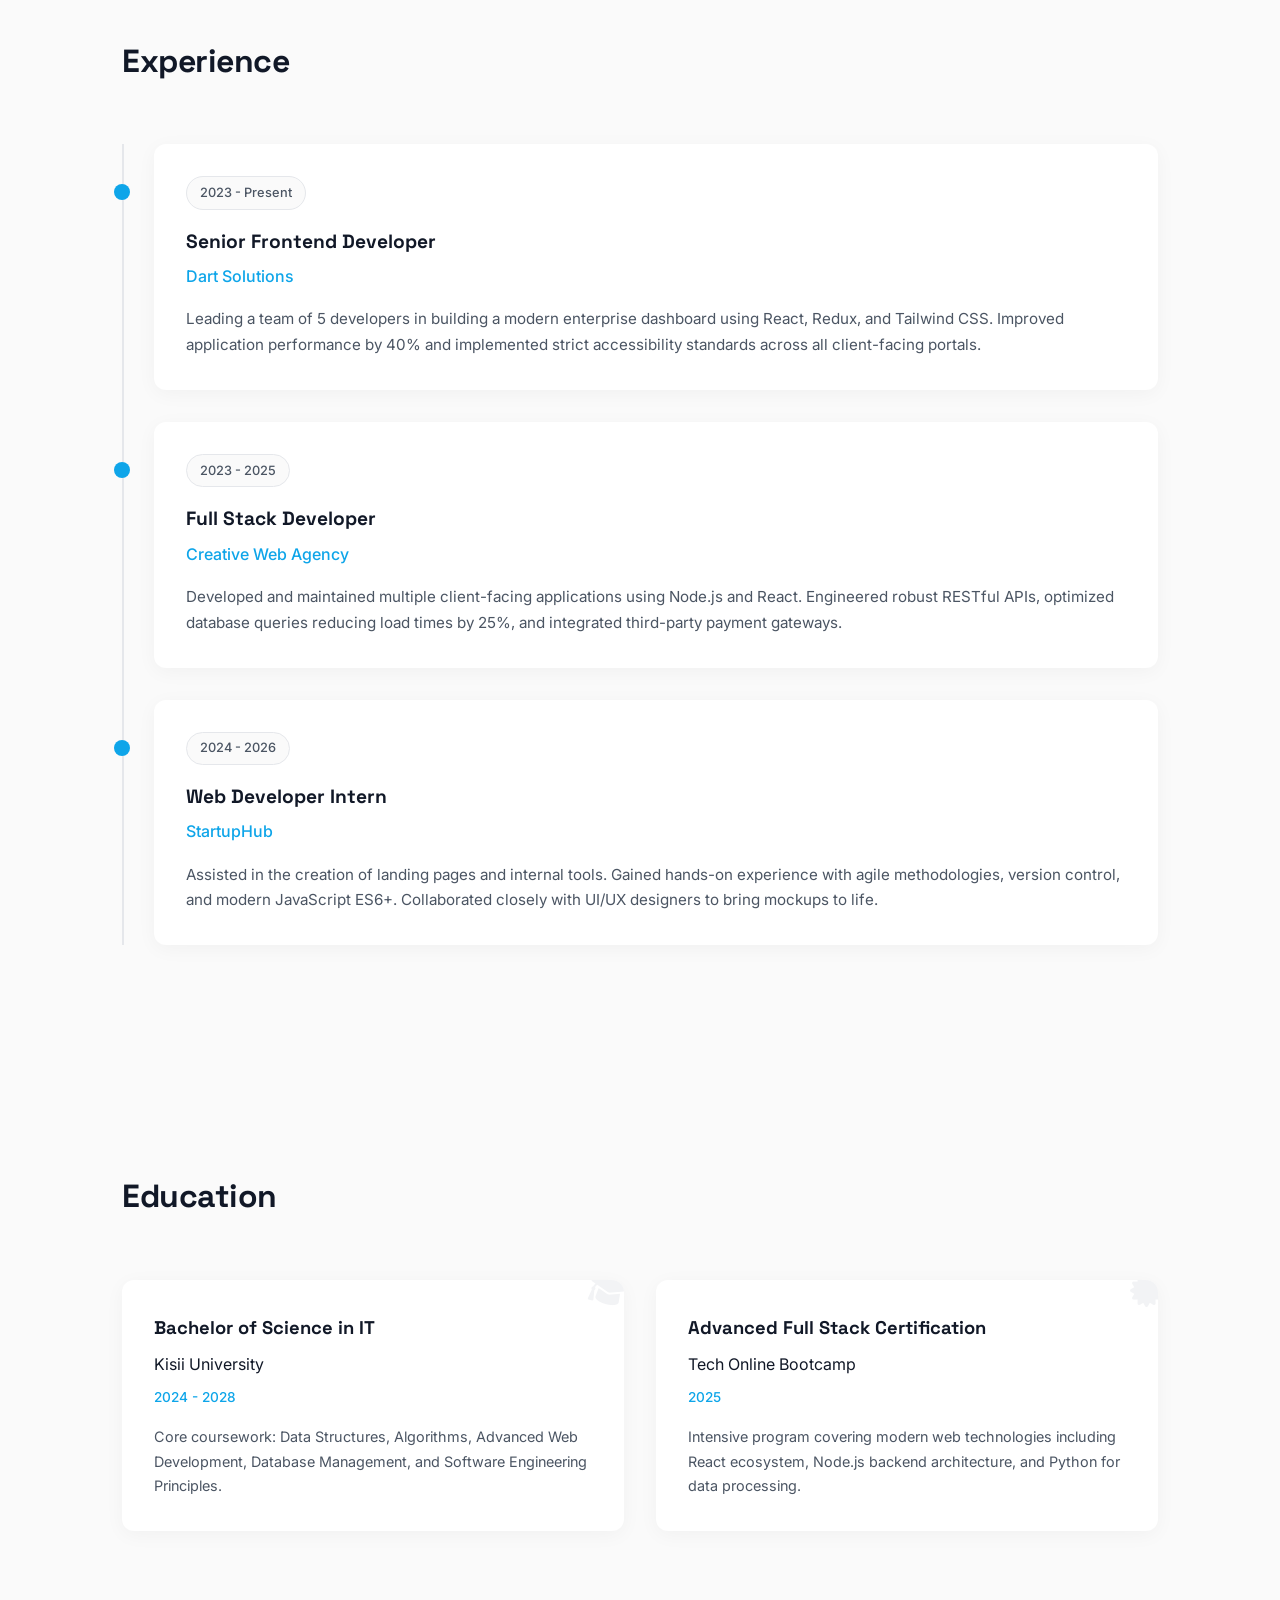
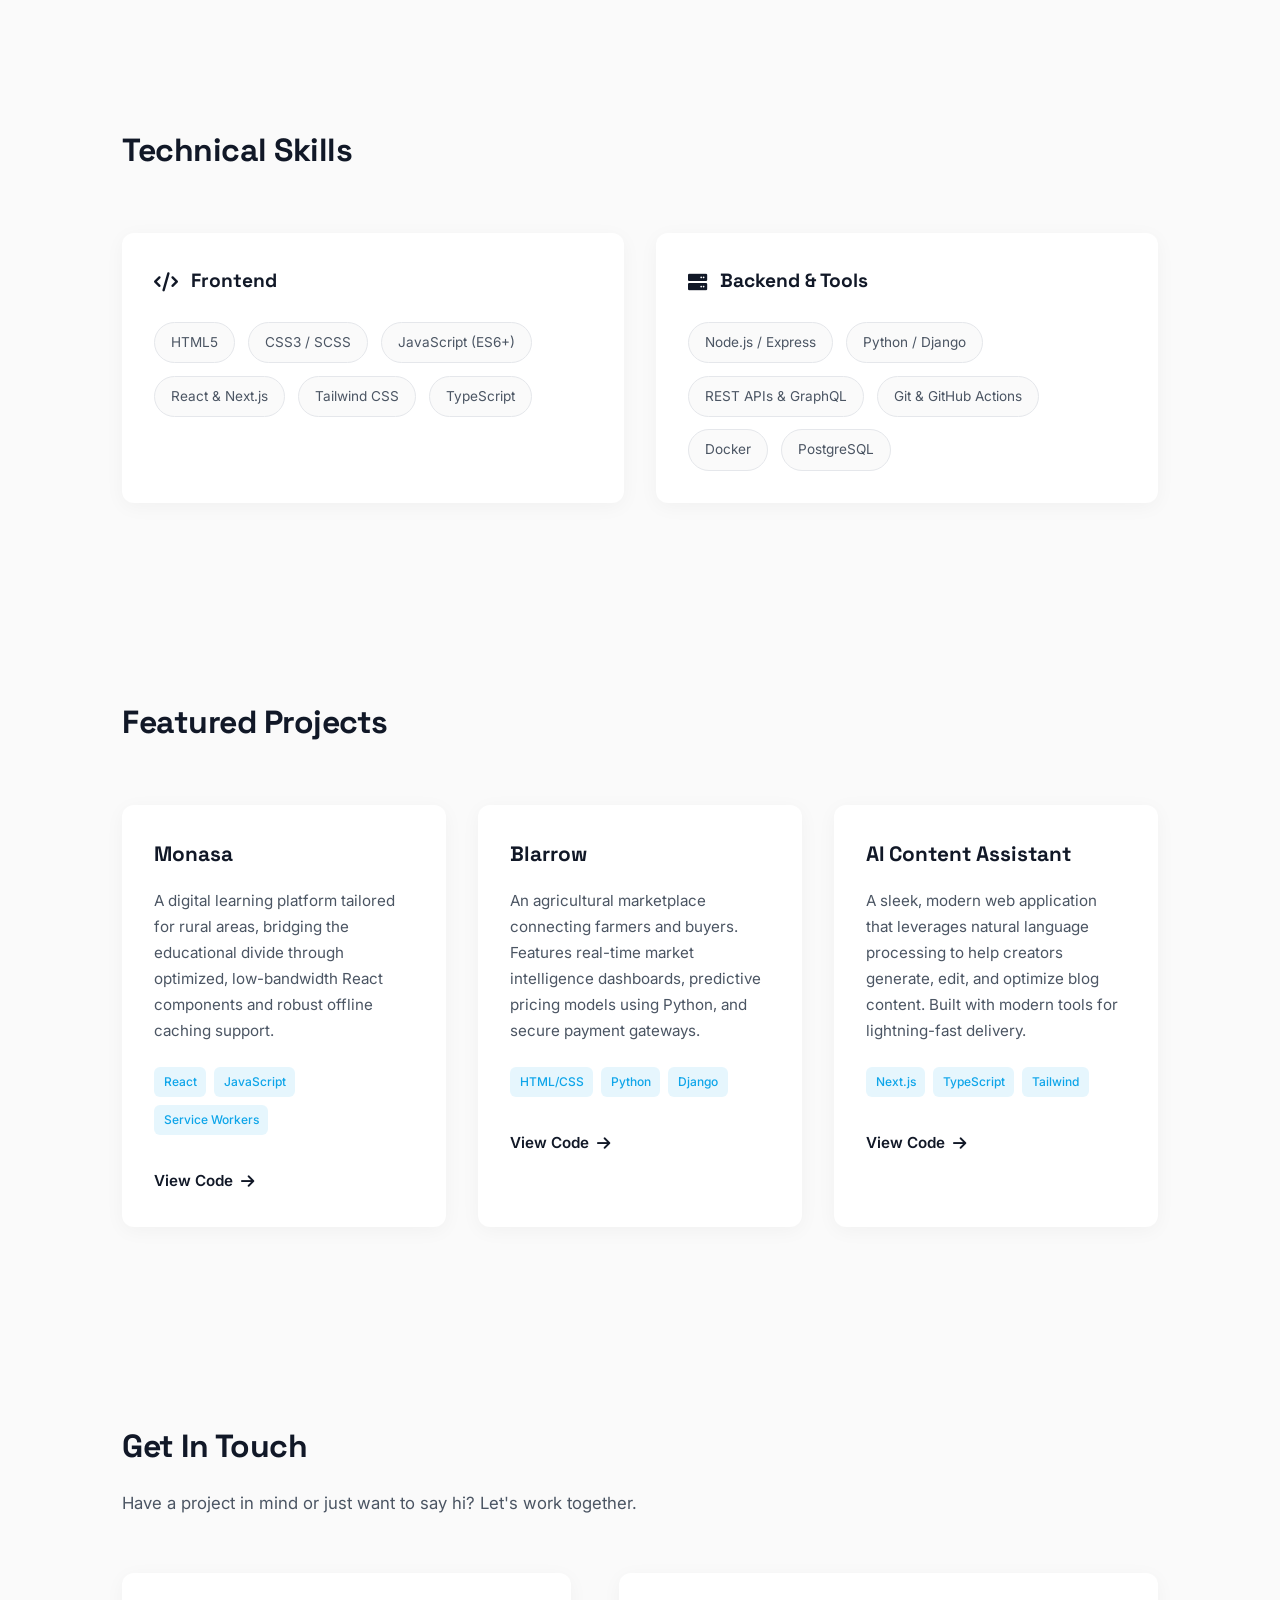
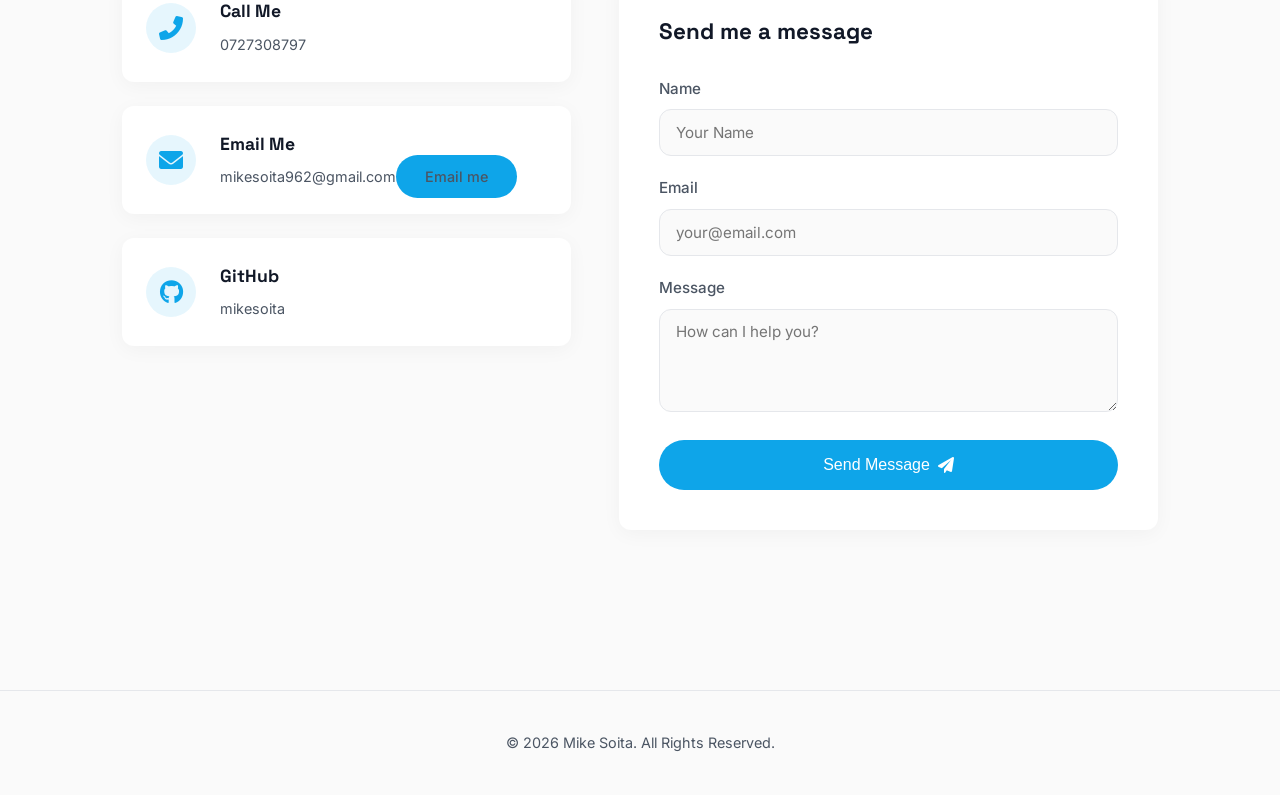
==== commit 05a43def: "Redesign Mike portfolio homepage" ====
--- a/index.html
+++ b/index.html
@@ -1,22 +1,19 @@
 <!DOCTYPE html>
 <html lang="en" data-theme="light">
-
 <head>
     <meta charset="UTF-8">
     <meta name="viewport" content="width=device-width, initial-scale=1.0">
     <meta name="description" content="Mike Soita - Web Developer CV">
     <meta name="author" content="Mike Soita">
-
     <title>Mike Soita | CV</title>
     <link rel="stylesheet" href="style.css">
     <link href="https://cdnjs.cloudflare.com/ajax/libs/font-awesome/6.0.0/css/all.min.css" rel="stylesheet">
-    <link href="https://fonts.googleapis.com/css2?family=Space+Grotesk:wght@300;400;500;600;700&family=Inter:wght@300;400;500;600&display=swap" rel="stylesheet">
 </head>
-
 <body>
     <header class="main-nav">
-        <nav>
-            <div class="logo"><a href="#home">Mike.</a></div>
+        <nav aria-label="Primary navigation">
+            <div class="logo"><a href="#home" aria-label="Mike Soita home">MS<span>.</span></a></div>
+            <button class="menu-button" aria-label="Toggle navigation" aria-expanded="false"><i class="fas fa-bars" aria-hidden="true"></i></button>
             <ul class="nav-links">
                 <li><a href="#home">Home</a></li>
                 <li><a href="#about">About</a></li>
@@ -25,263 +22,100 @@
                 <li><a href="#skills">Skills</a></li>
                 <li><a href="#projects">Projects</a></li>
                 <li><a href="#contact">Contact</a></li>
+                <li><a href="hobbies.html">Hobbies</a></li>
             </ul>
             <div class="nav-controls">
-                <button id="theme-toggle" class="theme-toggle" aria-label="Toggle dark mode">
-                    <i class="fas fa-moon"></i>
-                </button>
+                <button id="theme-toggle" class="theme-toggle" aria-label="Toggle dark mode"><i class="fas fa-moon" aria-hidden="true"></i></button>
                 <a href="#contact" class="btn-hire">Hire Me</a>
-                <button class="menu-button" aria-label="Toggle navigation">
-                    <i class="fas fa-bars"></i>
-                </button>
             </div>
         </nav>
     </header>
 
+    <div class="site-name-banner" aria-label="Mike Soita"><p>Mike Soita</p></div>
+
     <main>
         <section id="home" class="hero">
+            <div class="hero-image">
+                <div class="image-wrapper"><img src="mike.jpg" alt="Mike Soita"></div>
+            </div>
             <div class="hero-content">
                 <div class="badge">Available for Work</div>
-                <h1>Hi, I'm <br><span class="text-accent">Mike Soita</span></h1>
+                <h1>Hi, I'm <span class="text-accent">Mike Soita</span></h1>
                 <h2>Software Developer</h2>
-                <p class="summary">
-                    Building elegant, functional, and scalable digital experiences. 
-                    Recently focused on integrating AI solutions and building high-performance modern web applications using React and Next.js.
-                </p>
+                <p class="summary">Building elegant, functional, and scalable digital experiences. Recently focused on integrating AI solutions and building high-performance modern web applications using React and Next.js.</p>
                 <div class="hero-buttons">
                     <a href="#projects" class="btn btn-primary">View My Work</a>
                     <a href="#contact" class="btn btn-outline">Get In Touch</a>
                 </div>
-                <div class="social-links-hero">
-                    <a href="mailto:mikesoita962@gmail.com"><i class="fas fa-envelope"></i></a>
-                    <a href="tel:0727308797"><i class="fas fa-phone"></i></a>
-                    <a href="https://github.com/mikesoita" target="_blank"><i class="fab fa-github"></i></a>
-                </div>
-            </div>
-            <div class="hero-image">
-                <div class="image-wrapper">
-                    <img src="mike.jpg" alt="Mike Soita">
+                <div class="social-links-hero" aria-label="Mike Soita links">
+                    <a href="mailto:mikesoita962@gmail.com" aria-label="Email Mike Soita"><i class="fas fa-envelope" aria-hidden="true"></i></a>
+                    <a href="tel:0727308797" aria-label="Call Mike Soita"><i class="fas fa-phone" aria-hidden="true"></i></a>
+                    <a href="https://github.com/mikesoita" target="_blank" rel="noopener noreferrer" aria-label="Mike Soita on GitHub"><i class="fab fa-github" aria-hidden="true"></i></a>
                 </div>
             </div>
         </section>
 
         <section id="about" class="about">
-            <div class="section-header">
-                <h2>About Me</h2>
-                <div class="header-line"></div>
-            </div>
+            <div class="section-header"><h2>About Me</h2></div>
             <div class="about-grid">
                 <div class="about-text content-block">
                     <h3>Professional Profile</h3>
-                    <p>I am a passionate web developer focused on creating clean, user-friendly, and responsive applications. 
-                        
-                        With a strong foundation in modern web technologies, I love turning complex problems into simple, beautiful, 
-                        and intuitive designs. Recently, I've been heavily involved in migrating legacy systems to modern architectures and implementing AI-driven features for enhanced user experiences.
-                         I thrive in dynamic environments, actively contributing to open-source communities, and continuously seek to learn and adapt to new challenges.</p>
+                    <p>I am a passionate web developer focused on creating clean, user-friendly, and responsive applications. With a strong foundation in modern web technologies, I love turning complex problems into simple, beautiful, and intuitive designs. Recently, I've been heavily involved in migrating legacy systems to modern architectures and implementing AI-driven features for enhanced user experiences. I thrive in dynamic environments, actively contributing to open-source communities, and continuously seek to learn and adapt to new challenges.</p>
                 </div>
                 <div class="about-stats">
-                    <div class="stat-item content-block">
-                        <h3>10+</h3>
-                        <p>Projects</p>
-                    </div>
-                    <div class="stat-item content-block">
-                        <h3>Full-Stack</h3>
-                        <p>Focus</p>
-                    </div>
+                    <div class="stat-item content-block"><h3>10+</h3><p>Projects</p></div>
+                    <div class="stat-item content-block"><h3>Full-Stack</h3><p>Focus</p></div>
                 </div>
             </div>
         </section>
 
         <section id="experience" class="experience">
-            <div class="section-header">
-                <h2>Experience</h2>
-                <div class="header-line"></div>
-            </div>
+            <div class="section-header"><h2>Experience</h2></div>
             <div class="timeline">
-                <div class="timeline-item">
-                    <div class="timeline-dot"></div>
-                    <div class="timeline-content">
-                        <span class="timeline-date">2023 - Present</span>
-                        <h3>Senior Frontend Developer</h3>
-                        <h4>Dart Solutions</h4>
-                        <p>Leading a team of 5 developers in building a modern enterprise dashboard using React, Redux, and Tailwind CSS. Improved application performance by 40% and implemented strict accessibility standards across all client-facing portals.</p>
-                    </div>
-                </div>
-                <div class="timeline-item">
-                    <div class="timeline-dot"></div>
-                    <div class="timeline-content">
-                        <span class="timeline-date">2023 - 2025</span>
-                        <h3>Full Stack Developer</h3>
-                        <h4>Creative Web Agency</h4>
-                        <p>Developed and maintained multiple client-facing applications using Node.js and React. Engineered robust RESTful APIs, optimized database queries reducing load times by 25%, and integrated third-party payment gateways.</p>
-                    </div>
-                </div>
-                <div class="timeline-item">
-                    <div class="timeline-dot"></div>
-                    <div class="timeline-content">
-                        <span class="timeline-date">2024 - 2026</span>
-                        <h3>Web Developer Intern</h3>
-                        <h4>StartupHub</h4>
-                        <p>Assisted in the creation of landing pages and internal tools. Gained hands-on experience with agile methodologies, version control, and modern JavaScript ES6+. Collaborated closely with UI/UX designers to bring mockups to life.</p>
-                    </div>
-                </div>
+                <article class="timeline-item content-block"><div class="timeline-dot"></div><div class="timeline-content"><span class="timeline-date">2023 - Present</span><h3>Senior Frontend Developer</h3><h4>Dart Solutions</h4><p>Leading a team of 5 developers in building a modern enterprise dashboard using React, Redux, and Tailwind CSS. Improved application performance by 40% and implemented strict accessibility standards across all client-facing portals.</p></div></article>
+                <article class="timeline-item content-block"><div class="timeline-dot"></div><div class="timeline-content"><span class="timeline-date">2023 - 2025</span><h3>Full Stack Developer</h3><h4>Creative Web Agency</h4><p>Developed and maintained multiple client-facing applications using Node.js and React. Engineered robust RESTful APIs, optimized database queries reducing load times by 25%, and integrated third-party payment gateways.</p></div></article>
+                <article class="timeline-item content-block"><div class="timeline-dot"></div><div class="timeline-content"><span class="timeline-date">2024 - 2026</span><h3>Web Developer Intern</h3><h4>StartupHub</h4><p>Assisted in the creation of landing pages and internal tools. Gained hands-on experience with agile methodologies, version control, and modern JavaScript ES6+. Collaborated closely with UI/UX designers to bring mockups to life.</p></div></article>
             </div>
         </section>
 
         <section id="education" class="education">
-            <div class="section-header">
-                <h2>Education</h2>
-                <div class="header-line"></div>
-            </div>
+            <div class="section-header"><h2>Education</h2></div>
             <div class="education-grid">
-                <div class="edu-card content-block">
-                    <i class="fas fa-graduation-cap edu-icon"></i>
-                    <h3>Bachelor of Science in IT</h3>
-                    <h4>Kisii University</h4>
-                    <span class="edu-date">2024 - 2028</span>
-                    <p>Core coursework: Data Structures, Algorithms, Advanced Web Development, Database Management, and Software Engineering Principles.</p>
-                </div>
-                <div class="edu-card content-block">
-                    <i class="fas fa-certificate edu-icon"></i>
-                    <h3>Advanced Full Stack Certification</h3>
-                    <h4>Tech Online Bootcamp</h4>
-                    <span class="edu-date">2025</span>
-                    <p>Intensive program covering modern web technologies including React ecosystem, Node.js backend architecture, and Python for data processing.</p>
-                </div>
+                <article class="edu-card content-block"><i class="fas fa-graduation-cap edu-icon" aria-hidden="true"></i><h3>Bachelor of Science in IT</h3><h4>Kisii University</h4><span class="edu-date">2024 - 2028</span><p>Core coursework: Data Structures, Algorithms, Advanced Web Development, Database Management, and Software Engineering Principles.</p></article>
+                <article class="edu-card content-block"><i class="fas fa-certificate edu-icon" aria-hidden="true"></i><h3>Advanced Full Stack Certification</h3><h4>Tech Online Bootcamp</h4><span class="edu-date">2025</span><p>Intensive program covering modern web technologies including React ecosystem, Node.js backend architecture, and Python for data processing.</p></article>
             </div>
         </section>
 
         <section id="skills" class="skills">
-            <div class="section-header">
-                <h2>Technical Skills</h2>
-                <div class="header-line"></div>
-            </div>
+            <div class="section-header"><h2>Technical Skills</h2></div>
             <div class="skills-grid">
-                <div class="skill-category content-block">
-                    <h3><i class="fas fa-code"></i> Frontend</h3>
-                    <div class="skill-tags">
-                        <span>HTML5</span>
-                        <span>CSS3 / SCSS</span>
-                        <span>JavaScript (ES6+)</span>
-                        <span>React & Next.js</span>
-                        <span>Tailwind CSS</span>
-                        <span>TypeScript</span>
-                    </div>
-                </div>
-                <div class="skill-category content-block">
-                    <h3><i class="fas fa-server"></i> Backend & Tools</h3>
-                    <div class="skill-tags">
-                        <span>Node.js / Express</span>
-                        <span>Python / Django</span>
-                        <span>REST APIs & GraphQL</span>
-                        <span>Git & GitHub Actions</span>
-                        <span>Docker</span>
-                        <span>PostgreSQL</span>
-                    </div>
-                </div>
+                <article class="skill-category content-block"><h3><i class="fas fa-code" aria-hidden="true"></i> Frontend</h3><div class="skill-tags"><span>HTML5</span><span>CSS3 / SCSS</span><span>JavaScript (ES6+)</span><span>React &amp; Next.js</span><span>Tailwind CSS</span><span>TypeScript</span></div></article>
+                <article class="skill-category content-block"><h3><i class="fas fa-server" aria-hidden="true"></i> Backend &amp; Tools</h3><div class="skill-tags"><span>Node.js / Express</span><span>Python / Django</span><span>REST APIs &amp; GraphQL</span><span>Git &amp; GitHub Actions</span><span>Docker</span><span>PostgreSQL</span></div></article>
             </div>
         </section>
 
         <section id="projects" class="projects">
-            <div class="section-header">
-                <h2>Featured Projects</h2>
-                <div class="header-line"></div>
-            </div>
+            <div class="section-header"><h2>Featured Projects</h2></div>
             <div class="project-grid">
-                <div class="project-card content-block">
-                    <div class="project-content">
-                        <h3>Monasa</h3>
-                        <p>A digital learning platform tailored for rural areas, bridging the educational divide through optimized, low-bandwidth React components and robust offline caching support.</p>
-                        <div class="tech-stack">
-                            <span>React</span>
-                            <span>JavaScript</span>
-                            <span>Service Workers</span>
-                        </div>
-                        <a href="https://github.com/mikesoita" target="_blank" class="project-link">View Code <i class="fas fa-arrow-right"></i></a>
-                    </div>
-                </div>
-                <div class="project-card content-block">
-                    <div class="project-content">
-                        <h3>Blarrow</h3>
-                        <p>An agricultural marketplace connecting farmers and buyers. Features real-time market intelligence dashboards, predictive pricing models using Python, and secure payment gateways.</p>
-                        <div class="tech-stack">
-                            <span>HTML/CSS</span>
-                            <span>Python</span>
-                            <span>Django</span>
-                        </div>
-                        <a href="https://github.com/mikesoita" target="_blank" class="project-link">View Code <i class="fas fa-arrow-right"></i></a>
-                    </div>
-                </div>
-                <div class="project-card content-block">
-                    <div class="project-content">
-                        <h3>AI Content Assistant</h3>
-                        <p>A sleek, modern web application that leverages natural language processing to help creators generate, edit, and optimize blog content. Built with modern tools for lightning-fast delivery.</p>
-                        <div class="tech-stack">
-                            <span>Next.js</span>
-                            <span>TypeScript</span>
-                            <span>Tailwind</span>
-                        </div>
-                        <a href="https://github.com/mikesoita" target="_blank" class="project-link">View Code <i class="fas fa-arrow-right"></i></a>
-                    </div>
-                </div>
+                <article class="project-card content-block"><div class="project-content"><h3>Monasa</h3><p>A digital learning platform tailored for rural areas, bridging the educational divide through optimized, low-bandwidth React components and robust offline caching support.</p><div class="tech-stack"><span>React</span><span>JavaScript</span><span>Service Workers</span></div><a href="https://github.com/mikesoita" target="_blank" rel="noopener noreferrer" class="project-link">View Code <i class="fas fa-arrow-right" aria-hidden="true"></i></a></div></article>
+                <article class="project-card content-block"><div class="project-content"><h3>Blarrow</h3><p>An agricultural marketplace connecting farmers and buyers. Features real-time market intelligence dashboards, predictive pricing models using Python, and secure payment gateways.</p><div class="tech-stack"><span>HTML/CSS</span><span>Python</span><span>Django</span></div><a href="https://github.com/mikesoita" target="_blank" rel="noopener noreferrer" class="project-link">View Code <i class="fas fa-arrow-right" aria-hidden="true"></i></a></div></article>
+                <article class="project-card content-block"><div class="project-content"><h3>AI Content Assistant</h3><p>A sleek, modern web application that leverages natural language processing to help creators generate, edit, and optimize blog content. Built with modern tools for lightning-fast delivery.</p><div class="tech-stack"><span>Next.js</span><span>TypeScript</span><span>Tailwind</span></div><a href="https://github.com/mikesoita" target="_blank" rel="noopener noreferrer" class="project-link">View Code <i class="fas fa-arrow-right" aria-hidden="true"></i></a></div></article>
             </div>
         </section>
 
         <section id="contact" class="contact">
-            <div class="section-header">
-                <h2>Get In Touch</h2>
-                <div class="header-line"></div>
-                <p>Have a project in mind or just want to say hi? Let's work together.</p>
-            </div>
-            
+            <div class="section-header"><h2>Get In Touch</h2><p>Have a project in mind or just want to say hi? Let's work together.</p></div>
             <div class="contact-container">
                 <div class="contact-info">
-                    <div class="contact-card">
-                        <div class="icon"><i class="fas fa-phone-alt"></i></div>
-                        <div class="contact-details">
-                            <h3>Call Me</h3>
-                            <a href="tel:0727308797">0727308797</a>
-                        </div>
-                    </div>
-                    <div class="contact-card">
-                        <div class="icon"><i class="fas fa-envelope"></i></div>
-                        <div class="contact-details">
-                            <h3>Email Me</h3>
-                            <a href="mailto:mikesoita962@gmail.com">mikesoita962@gmail.com</a>
-                        </div>
-                    </div>
-                    <div class="contact-card">
-                        <div class="icon"><i class="fab fa-github"></i></div>
-                        <div class="contact-details">
-                            <h3>GitHub</h3>
-                            <a href="https://github.com/mikesoita" target="_blank">mikesoita</a>
-                        </div>
-                    </div>
+                    <div class="contact-card content-block"><div class="icon"><i class="fas fa-phone-alt" aria-hidden="true"></i></div><div class="contact-details"><h3>Call Me</h3><a href="tel:0727308797">0727308797</a></div></div>
+                    <div class="contact-card content-block"><div class="icon"><i class="fas fa-envelope" aria-hidden="true"></i></div><div class="contact-details"><h3>Email Me</h3><a href="mailto:mikesoita962@gmail.com">mikesoita962@gmail.com</a><a href="mailto:mikesoita962@gmail.com" class="btn btn-primary email-me">Email me</a></div></div>
+                    <div class="contact-card content-block"><div class="icon"><i class="fab fa-github" aria-hidden="true"></i></div><div class="contact-details"><h3>GitHub</h3><a href="https://github.com/mikesoita" target="_blank" rel="noopener noreferrer">mikesoita</a></div></div>
                 </div>
-
-                <form class="contact-form content-block" onsubmit="event.preventDefault(); alert('Message sent successfully!');">
-                    <h3>Send me a message</h3>
-                    <div class="form-group">
-                        <label for="name">Name</label>
-                        <input type="text" id="name" name="name" placeholder="Your Name" required>
-                    </div>
-                    <div class="form-group">
-                        <label for="email">Email</label>
-                        <input type="email" id="email" name="email" placeholder="your@email.com" required>
-                    </div>
-                    <div class="form-group">
-                        <label for="message">Message</label>
-                        <textarea id="message" name="message" rows="4" placeholder="How can I help you?" required></textarea>
-                    </div>
-                    <button type="submit" class="btn btn-primary submit-btn">
-                        Send Message <i class="fas fa-paper-plane"></i>
-                    </button>
-                </form>
+                <form class="contact-form content-block" onsubmit="event.preventDefault(); alert('Message sent successfully!');"><h3>Send me a message</h3><div class="form-group"><label for="name">Name</label><input type="text" id="name" name="name" placeholder="Your Name" required></div><div class="form-group"><label for="email">Email</label><input type="email" id="email" name="email" placeholder="your@email.com" required></div><div class="form-group"><label for="message">Message</label><textarea id="message" name="message" rows="4" placeholder="How can I help you?" required></textarea></div><button type="submit" class="btn btn-primary submit-btn">Send Message <i class="fas fa-paper-plane" aria-hidden="true"></i></button></form>
             </div>
         </section>
     </main>
-
-   
+    <footer><div class="footer-bottom"><p id="copyright-year">&copy; 2026 Mike Soita. All Rights Reserved.</p></div></footer>
     <script src="script.js"></script>
 </body>
 </html>
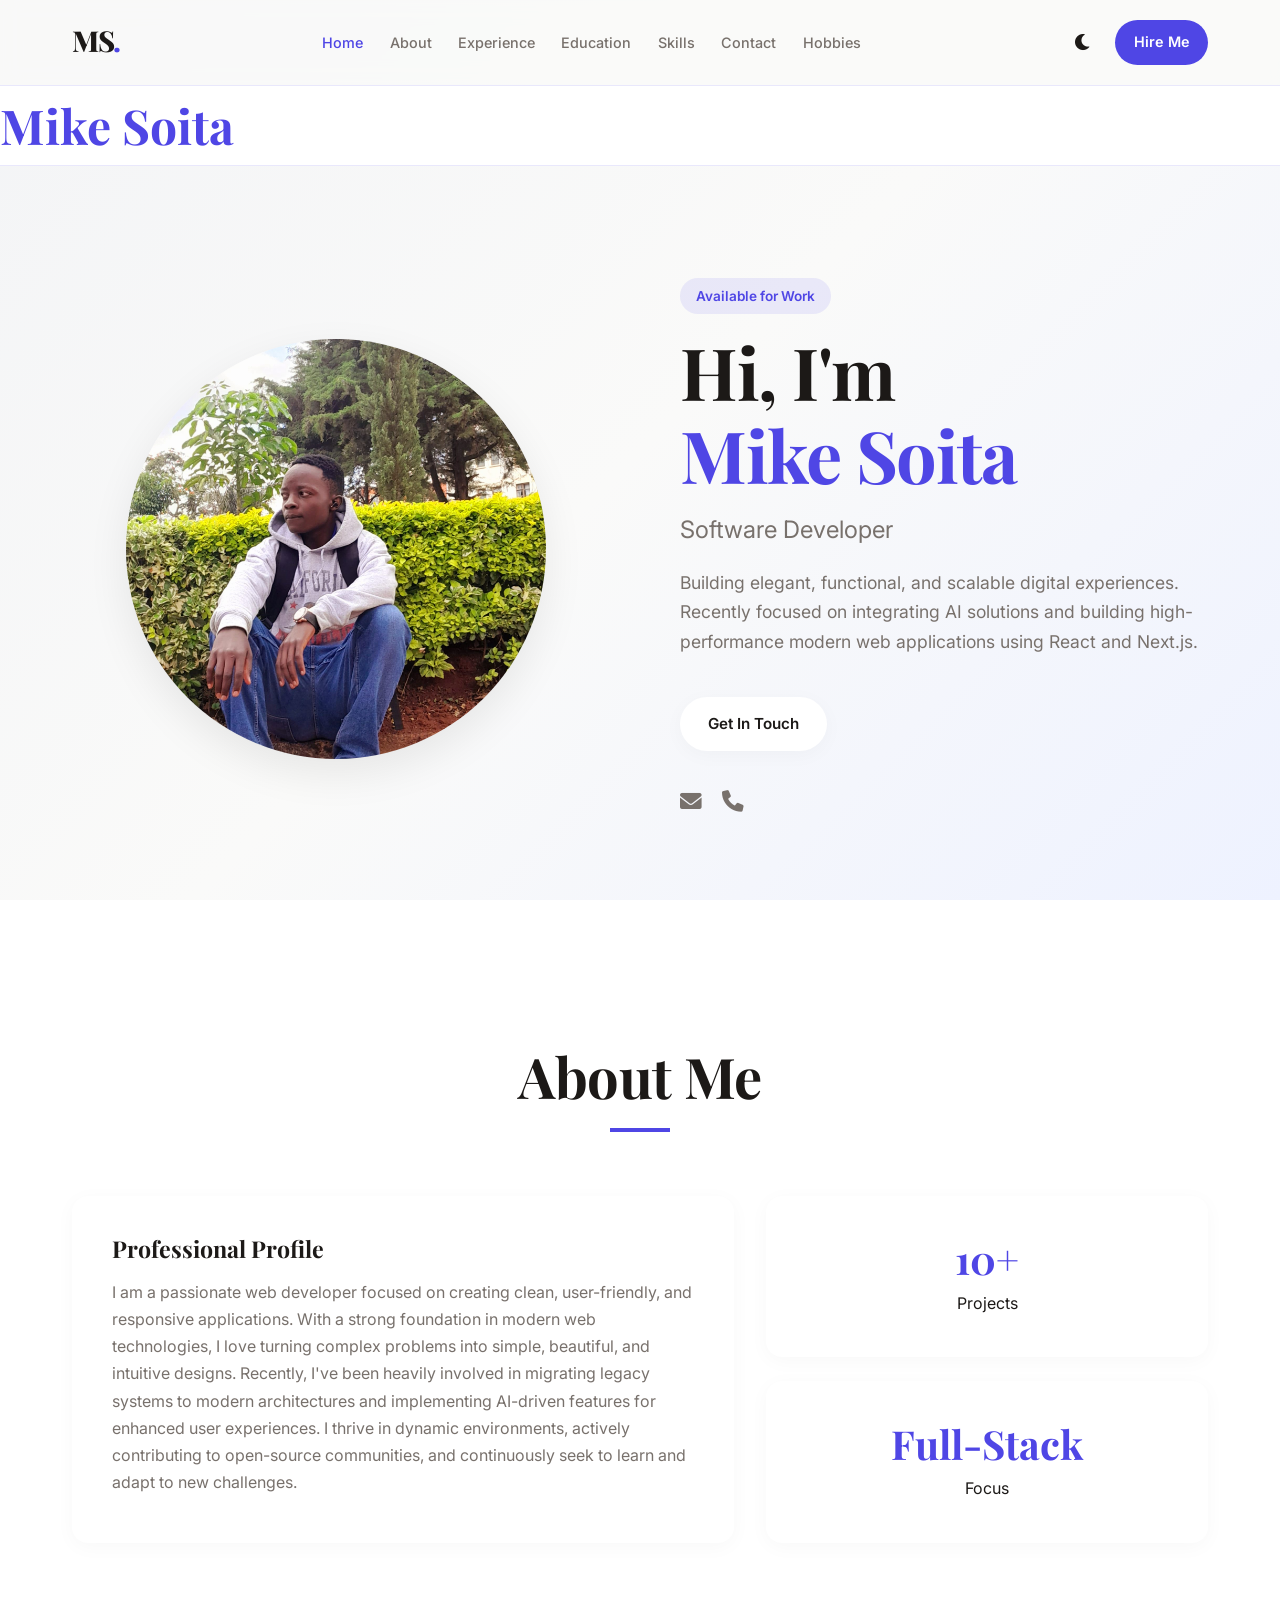
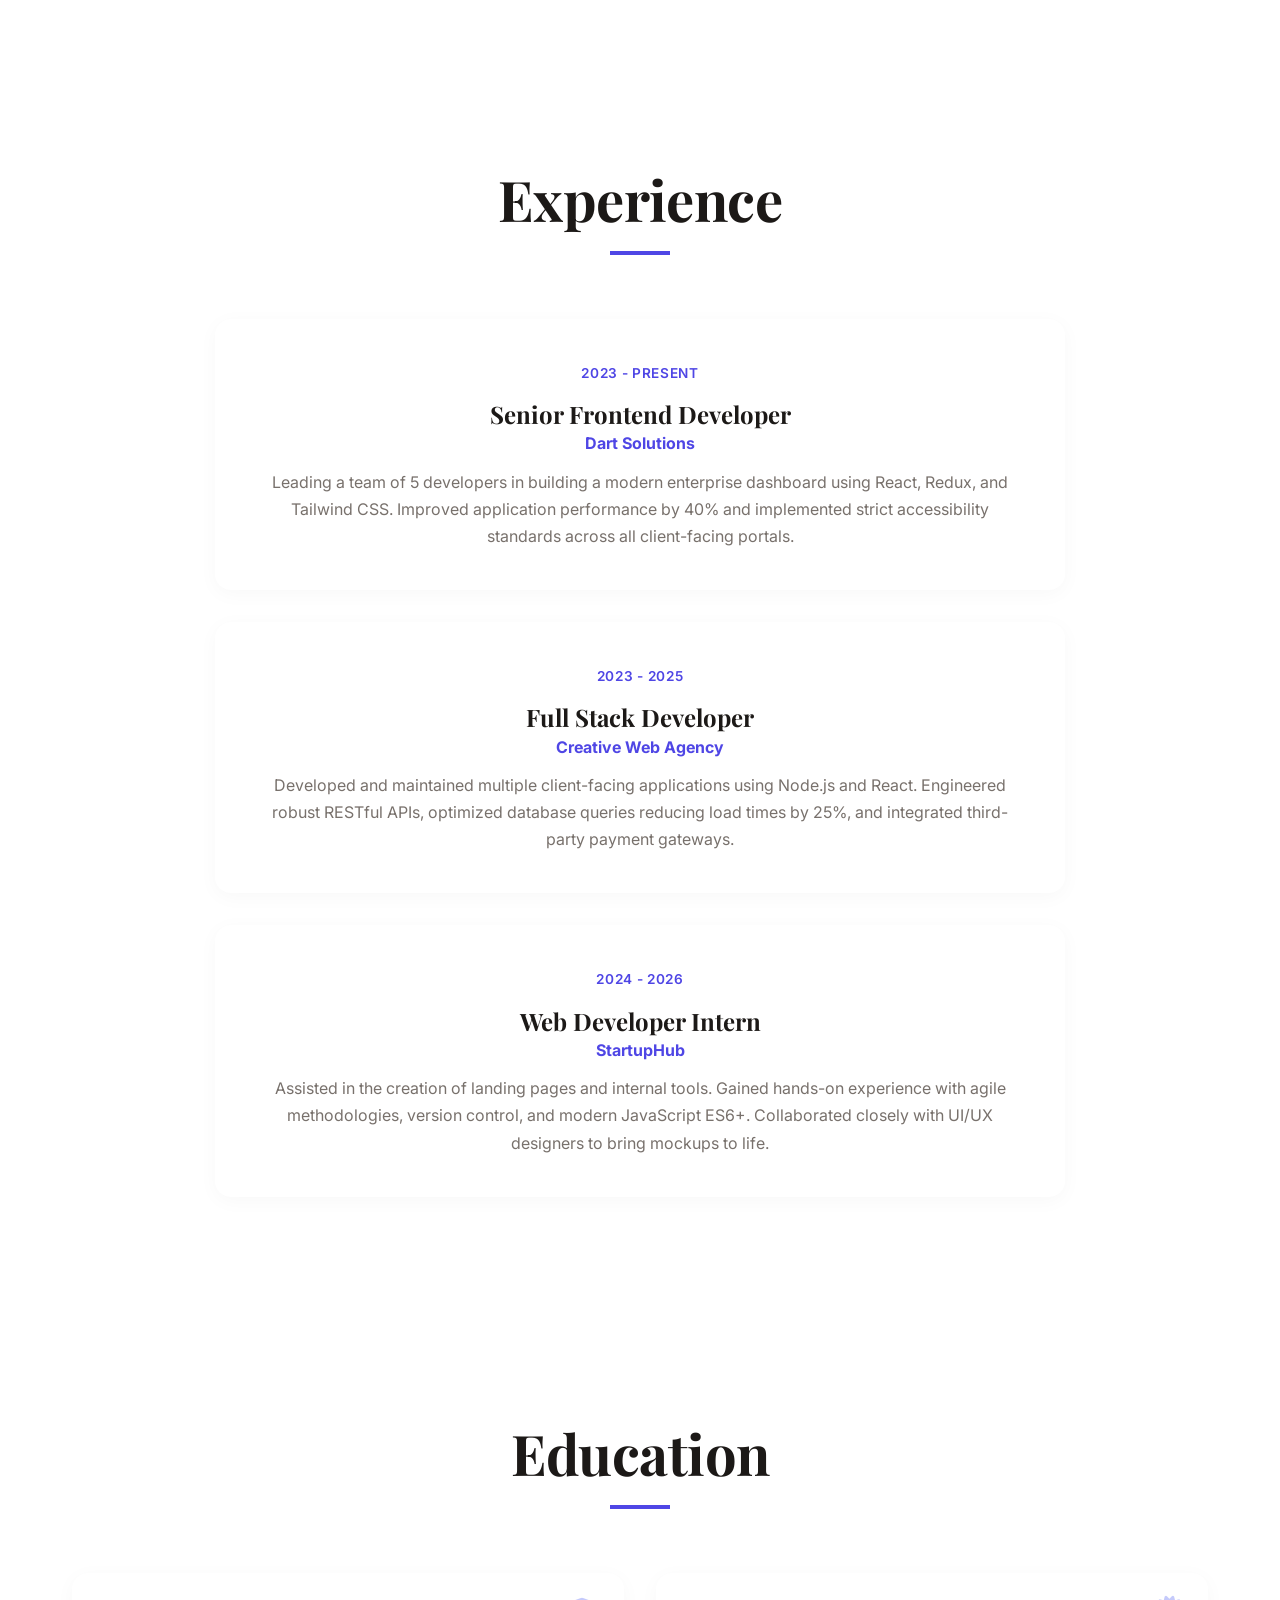
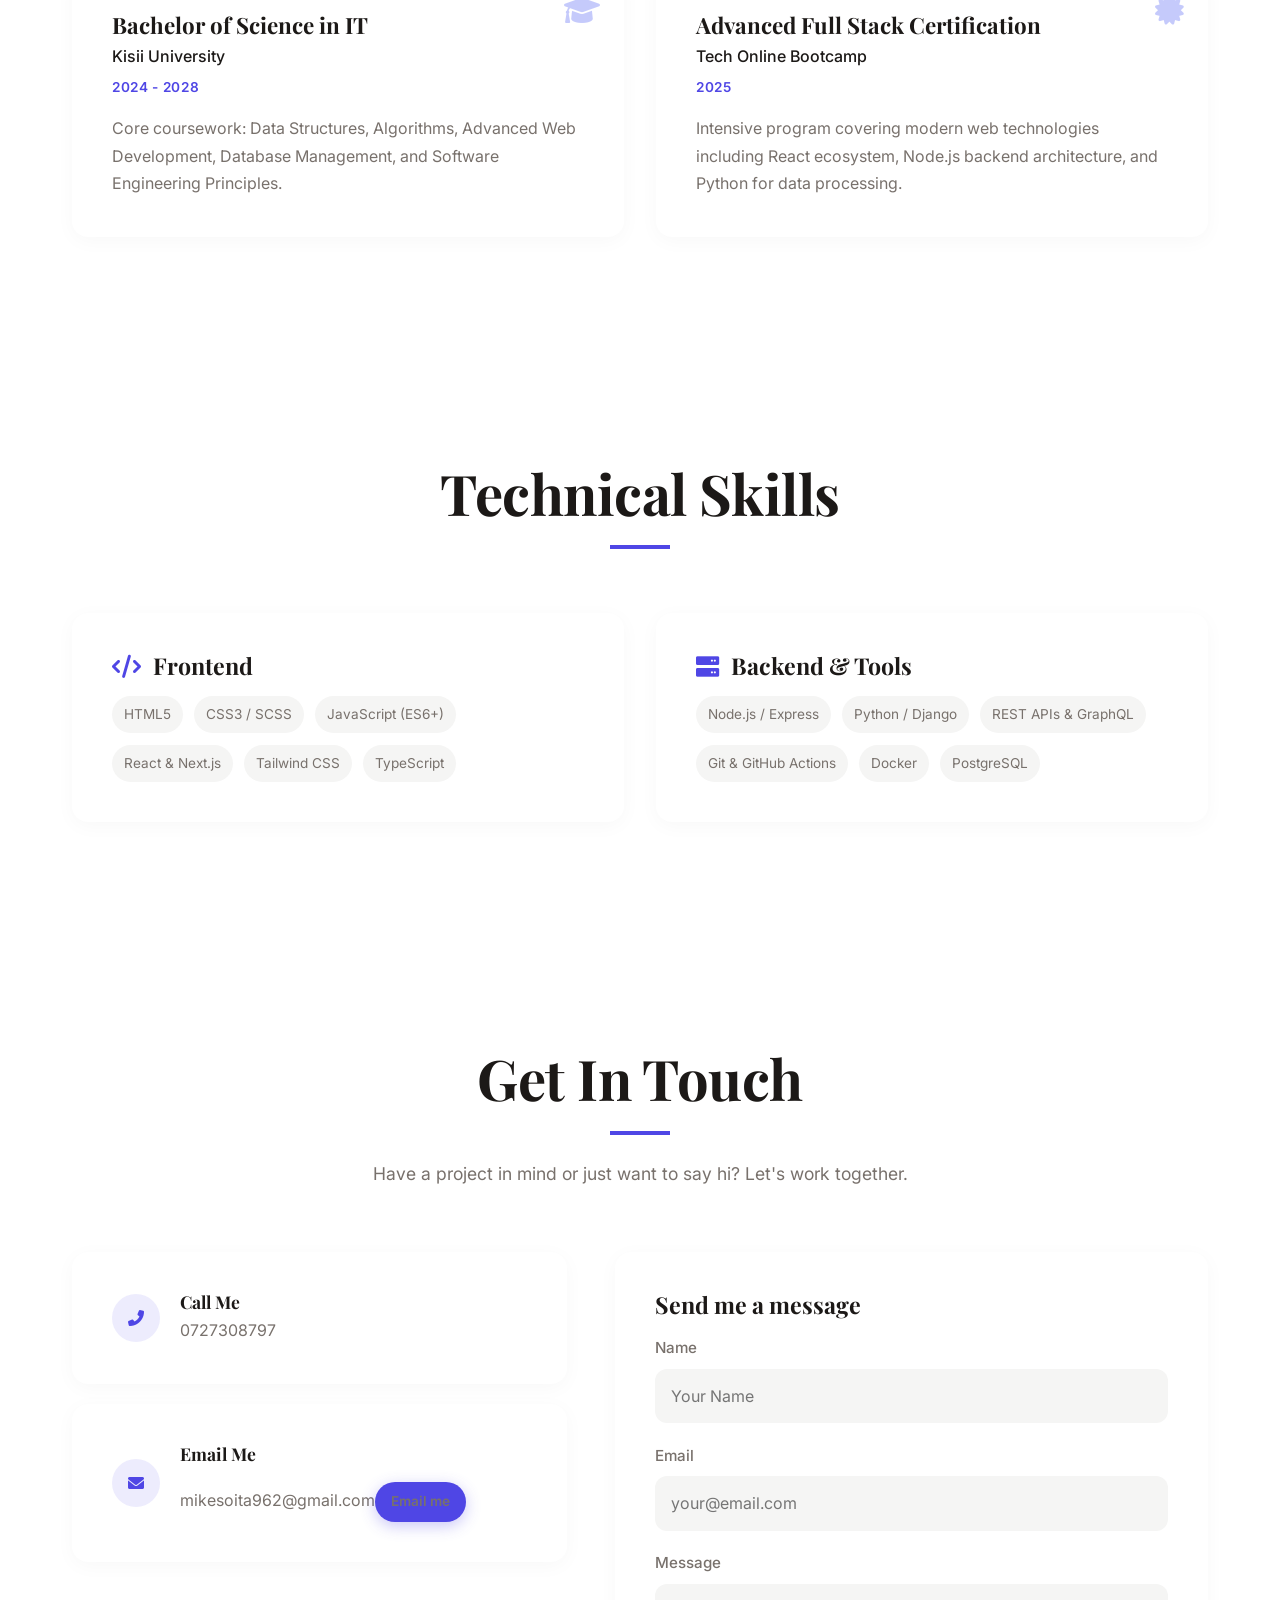
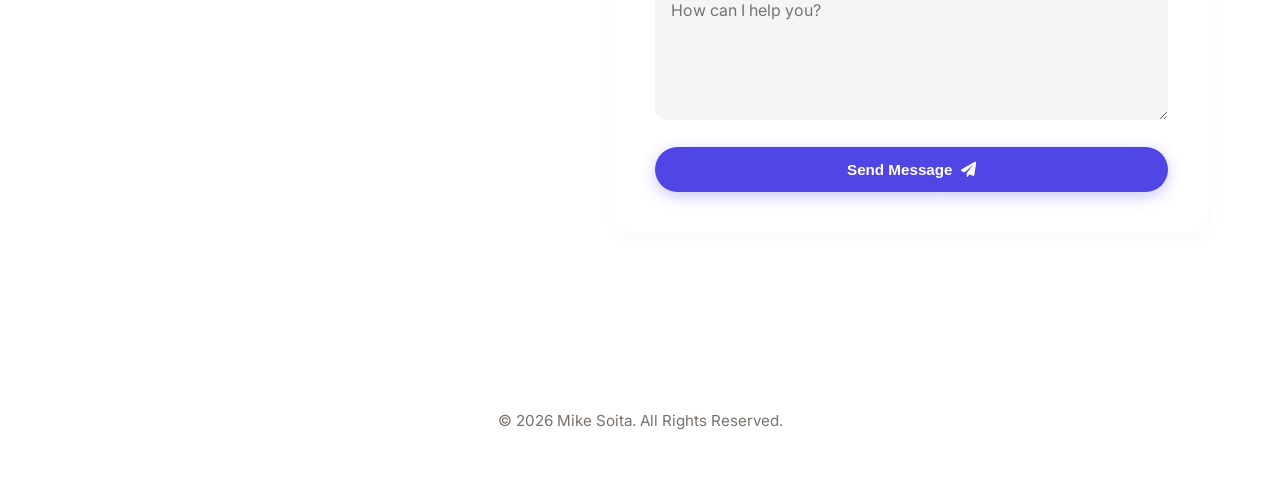
==== commit d35197a1: "Refine portfolio styling and remove GitHub links" ====
--- a/index.html
+++ b/index.html
@@ -20,7 +20,6 @@
                 <li><a href="#experience">Experience</a></li>
                 <li><a href="#education">Education</a></li>
                 <li><a href="#skills">Skills</a></li>
-                <li><a href="#projects">Projects</a></li>
                 <li><a href="#contact">Contact</a></li>
                 <li><a href="hobbies.html">Hobbies</a></li>
             </ul>
@@ -44,13 +43,11 @@
                 <h2>Software Developer</h2>
                 <p class="summary">Building elegant, functional, and scalable digital experiences. Recently focused on integrating AI solutions and building high-performance modern web applications using React and Next.js.</p>
                 <div class="hero-buttons">
-                    <a href="#projects" class="btn btn-primary">View My Work</a>
                     <a href="#contact" class="btn btn-outline">Get In Touch</a>
                 </div>
                 <div class="social-links-hero" aria-label="Mike Soita links">
                     <a href="mailto:mikesoita962@gmail.com" aria-label="Email Mike Soita"><i class="fas fa-envelope" aria-hidden="true"></i></a>
                     <a href="tel:0727308797" aria-label="Call Mike Soita"><i class="fas fa-phone" aria-hidden="true"></i></a>
-                    <a href="https://github.com/mikesoita" target="_blank" rel="noopener noreferrer" aria-label="Mike Soita on GitHub"><i class="fab fa-github" aria-hidden="true"></i></a>
                 </div>
             </div>
         </section>
@@ -94,14 +91,6 @@
             </div>
         </section>
 
-        <section id="projects" class="projects">
-            <div class="section-header"><h2>Featured Projects</h2></div>
-            <div class="project-grid">
-                <article class="project-card content-block"><div class="project-content"><h3>Monasa</h3><p>A digital learning platform tailored for rural areas, bridging the educational divide through optimized, low-bandwidth React components and robust offline caching support.</p><div class="tech-stack"><span>React</span><span>JavaScript</span><span>Service Workers</span></div><a href="https://github.com/mikesoita" target="_blank" rel="noopener noreferrer" class="project-link">View Code <i class="fas fa-arrow-right" aria-hidden="true"></i></a></div></article>
-                <article class="project-card content-block"><div class="project-content"><h3>Blarrow</h3><p>An agricultural marketplace connecting farmers and buyers. Features real-time market intelligence dashboards, predictive pricing models using Python, and secure payment gateways.</p><div class="tech-stack"><span>HTML/CSS</span><span>Python</span><span>Django</span></div><a href="https://github.com/mikesoita" target="_blank" rel="noopener noreferrer" class="project-link">View Code <i class="fas fa-arrow-right" aria-hidden="true"></i></a></div></article>
-                <article class="project-card content-block"><div class="project-content"><h3>AI Content Assistant</h3><p>A sleek, modern web application that leverages natural language processing to help creators generate, edit, and optimize blog content. Built with modern tools for lightning-fast delivery.</p><div class="tech-stack"><span>Next.js</span><span>TypeScript</span><span>Tailwind</span></div><a href="https://github.com/mikesoita" target="_blank" rel="noopener noreferrer" class="project-link">View Code <i class="fas fa-arrow-right" aria-hidden="true"></i></a></div></article>
-            </div>
-        </section>
 
         <section id="contact" class="contact">
             <div class="section-header"><h2>Get In Touch</h2><p>Have a project in mind or just want to say hi? Let's work together.</p></div>
@@ -109,7 +98,6 @@
                 <div class="contact-info">
                     <div class="contact-card content-block"><div class="icon"><i class="fas fa-phone-alt" aria-hidden="true"></i></div><div class="contact-details"><h3>Call Me</h3><a href="tel:0727308797">0727308797</a></div></div>
                     <div class="contact-card content-block"><div class="icon"><i class="fas fa-envelope" aria-hidden="true"></i></div><div class="contact-details"><h3>Email Me</h3><a href="mailto:mikesoita962@gmail.com">mikesoita962@gmail.com</a><a href="mailto:mikesoita962@gmail.com" class="btn btn-primary email-me">Email me</a></div></div>
-                    <div class="contact-card content-block"><div class="icon"><i class="fab fa-github" aria-hidden="true"></i></div><div class="contact-details"><h3>GitHub</h3><a href="https://github.com/mikesoita" target="_blank" rel="noopener noreferrer">mikesoita</a></div></div>
                 </div>
                 <form class="contact-form content-block" onsubmit="event.preventDefault(); alert('Message sent successfully!');"><h3>Send me a message</h3><div class="form-group"><label for="name">Name</label><input type="text" id="name" name="name" placeholder="Your Name" required></div><div class="form-group"><label for="email">Email</label><input type="email" id="email" name="email" placeholder="your@email.com" required></div><div class="form-group"><label for="message">Message</label><textarea id="message" name="message" rows="4" placeholder="How can I help you?" required></textarea></div><button type="submit" class="btn btn-primary submit-btn">Send Message <i class="fas fa-paper-plane" aria-hidden="true"></i></button></form>
             </div>
--- a/style.css
+++ b/style.css
@@ -1,694 +1,144 @@
-@import url('https://fonts.googleapis.com/css2?family=Space+Grotesk:wght@300;400;500;600;700&family=Inter:wght@300;400;500;600&display=swap');
+@import url('https://fonts.googleapis.com/css2?family=Inter:wght@400;500;600&family=Playfair+Display:wght@600;700;800&display=swap');
 
 :root {
-    /* Light Theme Variables */
-    --bg-color: #FAFAFA;
-    --block-bg: #FFFFFF;
-    --accent-color: #0EA5E9;
-    --text-primary: #111827;
-    --text-secondary: #4B5563;
-    --border-color: #E5E7EB;
-    --header-bg: rgba(250, 250, 250, 0.9);
-    
-    --radius: 12px;
-    --font-heading: 'Space Grotesk', sans-serif;
-    --font-body: 'Inter', sans-serif;
+    --primary: #4f46e5;
+    --primary-dark: #3730a3;
+    --primary-light: #818cf8;
+    --background: #fafaf9;
+    --background-grad: linear-gradient(135deg, #f3f4f6 0%, #fafaf9 50%, #eef2ff 100%);
+    --surface: #ffffff;
+    --surface-light: #f5f5f4;
+    --text: #1c1917;
+    --text-muted: #78716c;
+    --border: rgba(79, 70, 229, .12);
+    --shadow-sm: 0 4px 20px rgba(0, 0, 0, .03);
+    --shadow-md: 0 8px 30px rgba(0, 0, 0, .06);
+    --shadow-lg: 0 15px 40px rgba(0, 0, 0, .08);
+    --radius: 16px;
 }
 
 [data-theme="dark"] {
-    /* Dark Theme Variables */
-    --bg-color: #0F172A;
-    --block-bg: #1E293B;
-    --accent-color: #0EA5E9;
-    --text-primary: #F8FAFC;
-    --text-secondary: #94A3B8;
-    --border-color: #334155;
-    --header-bg: rgba(15, 23, 42, 0.9);
+    --background: #09090b;
+    --background-grad: linear-gradient(135deg, #18181b 0%, #09090b 50%, #1e1b4b 100%);
+    --surface: #18181b;
+    --surface-light: #27272a;
+    --text: #fafafa;
+    --text-muted: #a1a1aa;
+    --border: rgba(129, 140, 248, .22);
+    --shadow-sm: 0 4px 20px rgba(0, 0, 0, .4);
+    --shadow-md: 0 8px 30px rgba(0, 0, 0, .6);
+    --shadow-lg: 0 15px 40px rgba(0, 0, 0, .8);
 }
 
-* {
-    margin: 0;
-    padding: 0;
-    box-sizing: border-box;
-}
+* { box-sizing: border-box; margin: 0; padding: 0; }
+html { scroll-behavior: smooth; scroll-padding-top: 90px; }
+body { min-width: 320px; overflow-x: hidden; font-family: 'Inter', sans-serif; line-height: 1.7; color: var(--text); background: var(--background-grad) fixed; }
+img { display: block; max-width: 100%; }
+a { color: inherit; text-decoration: none; }
+ul { list-style: none; }
+h1, h2, h3, h4 { font-family: 'Playfair Display', serif; line-height: 1.15; }
 
-html {
-    scroll-behavior: smooth;
-}
+header { position: sticky; top: 0; z-index: 1000; background: color-mix(in srgb, var(--background) 90%, transparent); backdrop-filter: blur(10px); }
+nav { display: flex; align-items: center; justify-content: space-between; max-width: 1200px; margin: 0 auto; padding: 1.25rem 2rem; gap: 1.5rem; }
+.logo a { font: 800 1.8rem/1 'Playfair Display', serif; letter-spacing: -.05em; }
+.logo span { color: var(--primary); }
+.nav-links { display: flex; align-items: center; gap: 1.65rem; }
+.nav-links a { color: var(--text-muted); font-size: .9rem; font-weight: 500; }
+.nav-links a:hover, .nav-links a:focus-visible, .nav-links a.active { color: var(--primary); }
+.nav-controls { display: flex; align-items: center; gap: .75rem; }
+.theme-toggle, .menu-button { display: inline-flex; align-items: center; justify-content: center; border: 0; background: transparent; color: var(--text); cursor: pointer; font-size: 1.15rem; min-height: 40px; min-width: 40px; }
+.menu-button { display: none; }
+.btn-hire, .btn { display: inline-flex; align-items: center; justify-content: center; border: 0; border-radius: 999px; cursor: pointer; font-weight: 600; }
+.btn-hire { padding: .65rem 1.15rem; color: #fff; background: var(--primary); font-size: .9rem; }
+.site-name-banner { overflow: hidden; padding: .75rem 0; white-space: nowrap; background: var(--surface); border-top: 1px solid var(--border); border-bottom: 1px solid var(--border); }
+.site-name-banner p { display: inline-block; color: var(--primary); font: 700 48px/1.15 'Playfair Display', serif; animation: name-slide 10s ease-in-out infinite alternate; }
+@keyframes name-slide { from { transform: translateX(0); } to { transform: translateX(calc(100vw - 100%)); } }
 
-body {
-    font-family: var(--font-body);
-    background-color: var(--bg-color);
-    color: var(--text-primary);
-    line-height: 1.7;
-    overflow-x: hidden;
-}
+section { max-width: 1200px; margin: 0 auto; padding: 7rem 2rem; }
+.section-header { margin-bottom: 4rem; text-align: center; }
+.section-header h2 { font-size: clamp(2.5rem, 5vw, 3.5rem); letter-spacing: -.01em; }
+.section-header h2::after { display: block; width: 60px; height: 4px; margin: 20px auto 0; content: ''; background: var(--primary); }
+.section-header p { max-width: 650px; margin: 1.5rem auto 0; color: var(--text-muted); font-size: 1.1rem; }
+.content-block { background: var(--surface); border-radius: var(--radius); box-shadow: var(--shadow-sm); }
 
-a {
-    text-decoration: none;
-    color: inherit;
-}
+.hero { display: flex; align-items: center; justify-content: space-between; gap: 5rem; min-height: calc(100vh - 150px); }
+.hero-image, .hero-content { flex: 1; }
+.hero-image { display: flex; justify-content: center; }
+.image-wrapper { width: min(100%, 420px); aspect-ratio: 1; overflow: hidden; border-radius: 50%; box-shadow: var(--shadow-lg); }
+.image-wrapper img { width: 100%; height: 100%; object-fit: cover; }
+.badge { display: inline-block; margin-bottom: 1rem; padding: .4rem 1rem; color: var(--primary); background: color-mix(in srgb, var(--primary) 10%, transparent); border-radius: 999px; font-size: .85rem; font-weight: 600; }
+.hero h1 { margin-bottom: 1.25rem; font-size: clamp(3rem, 6vw, 4.5rem); letter-spacing: -.02em; }
+.text-accent { display: block; color: var(--primary); }
+.hero h2 { margin-bottom: 1.5rem; color: var(--text-muted); font-family: 'Inter', sans-serif; font-size: clamp(1.2rem, 2.5vw, 1.5rem); font-weight: 400; }
+.summary { max-width: 600px; margin-bottom: 2.5rem; color: var(--text-muted); font-size: 1.1rem; }
+.hero-buttons { display: flex; flex-wrap: wrap; gap: 1rem; margin-bottom: 2rem; }
+.btn { padding: 14px 28px; font-size: .95rem; }
+.btn-primary { color: #fff; background: var(--primary); box-shadow: 0 4px 15px rgba(79, 70, 229, .3); }
+.btn-primary:hover, .btn-hire:hover { background: var(--primary-dark); }
+.btn-outline { color: var(--text); background: var(--surface); box-shadow: var(--shadow-sm); }
+.social-links-hero { display: flex; gap: 1.25rem; font-size: 1.35rem; }
+.social-links-hero a { color: var(--text-muted); }
+.social-links-hero a:hover { color: var(--primary); }
 
-ul {
-    list-style: none;
-}
+.about-grid { display: grid; grid-template-columns: 3fr 2fr; gap: 2rem; }
+.about-text, .stat-item, .edu-card, .skill-category, .project-content, .contact-card, .contact-form, .timeline-item { padding: 2.5rem; }
+.about-text h3, .skill-category h3, .project-content h3, .contact-form h3 { margin-bottom: 1rem; font-size: 1.45rem; }
+.about-text p, .timeline-item p, .edu-card p, .project-content p, .contact-details a { color: var(--text-muted); }
+.about-stats { display: grid; gap: 1.5rem; }
+.stat-item { display: flex; flex-direction: column; justify-content: center; text-align: center; }
+.stat-item h3 { margin-bottom: .5rem; color: var(--primary); font-size: 2.5rem; }
+.timeline { display: grid; gap: 2rem; max-width: 850px; margin: 0 auto; }
+.timeline-item { position: relative; text-align: center; }
+.timeline-dot { display: none; }
+.timeline-date, .edu-date { display: inline-block; margin-bottom: 1rem; color: var(--primary); font-size: .85rem; font-weight: 600; letter-spacing: .05em; text-transform: uppercase; }
+.timeline-item h3 { margin-bottom: .35rem; font-size: 1.5rem; }
+.timeline-item h4 { margin-bottom: 1rem; color: var(--primary); font-family: 'Inter', sans-serif; font-size: 1rem; }
+.education-grid, .skills-grid, .project-grid { display: grid; gap: 2rem; }
+.education-grid, .skills-grid { grid-template-columns: repeat(2, minmax(0, 1fr)); }
+.edu-card { position: relative; overflow: hidden; }
+.edu-card h3 { margin-bottom: .5rem; font-size: 1.4rem; }
+.edu-card h4 { margin-bottom: .5rem; font-family: 'Inter', sans-serif; font-size: 1rem; font-weight: 500; }
+.edu-icon { position: absolute; top: 1.5rem; right: 1.5rem; color: var(--primary-light); font-size: 1.8rem; opacity: .45; }
+.skill-category h3 { display: flex; align-items: center; gap: .75rem; }
+.skill-category h3 i { color: var(--primary); }
+.skill-tags, .tech-stack { display: flex; flex-wrap: wrap; gap: .7rem; }
+.skill-tags span, .tech-stack span { padding: .45rem .75rem; color: var(--text-muted); background: var(--surface-light); border-radius: 999px; font-size: .85rem; }
+.project-grid { grid-template-columns: repeat(3, minmax(0, 1fr)); }
+.project-card { display: flex; }
+.project-content { display: flex; flex: 1; flex-direction: column; }
+.project-content p { flex: 1; margin-bottom: 1.5rem; }
+.tech-stack { margin-bottom: 1.75rem; }
+.project-link { color: var(--primary); font-weight: 600; }
+.project-link i { margin-left: .3rem; }
+.contact-container { display: grid; grid-template-columns: 1fr 1.2fr; gap: 3rem; align-items: start; }
+.contact-info { display: grid; gap: 1.25rem; }
+.contact-card { display: flex; align-items: center; gap: 1.25rem; }
+.contact-card .icon { display: grid; width: 48px; height: 48px; flex: 0 0 48px; place-items: center; color: var(--primary); background: color-mix(in srgb, var(--primary) 10%, transparent); border-radius: 50%; }
+.contact-details h3 { margin-bottom: .25rem; font-size: 1.1rem; }
+.email-me { margin-top: .85rem; padding: .55rem 1rem; font-size: .85rem; }
+.form-group { margin-bottom: 1.2rem; }
+.form-group label { display: block; margin-bottom: .5rem; color: var(--text-muted); font-size: .95rem; font-weight: 500; }
+.form-group input, .form-group textarea { width: 100%; padding: .85rem 1rem; color: var(--text); background: var(--surface-light); border: 0; border-radius: 12px; font: inherit; }
+.form-group input:focus, .form-group textarea:focus { outline: 2px solid var(--primary-light); outline-offset: 2px; }
+.submit-btn { width: 100%; gap: .5rem; }
 
-/* Content Block */
-.content-block {
-    background-color: var(--block-bg);
-    border: none;
-    border-radius: var(--radius);
-    box-shadow: 0 4px 20px rgba(0, 0, 0, 0.04);
-}
+footer { padding: 4rem 2rem; }
+.footer-bottom { max-width: 1200px; margin: 0 auto; color: var(--text-muted); text-align: center; font-size: .95rem; }
 
-.text-accent {
-    color: var(--accent-color);
-}
+.hobbies-page { background: #eaf6ff; }
+.hobbies-page[data-theme="dark"] { background: #0d1b2a; }
+.hobbies-content { max-width: 760px; margin: 0 auto; padding: 2.5rem; background: color-mix(in srgb, var(--surface) 86%, transparent); border-radius: var(--radius); box-shadow: var(--shadow-sm); }
+.hobbies-content h2 { margin-top: 2rem; font-size: 1.5rem; }
+.hobbies-content h2:first-child { margin-top: 0; }
+.hobby-list { margin: 1rem 0 0; padding-left: 1.5rem; }
+.hobby-list li { margin-bottom: .85rem; }
+.hobby-list-ordered { list-style: decimal; }
+.hobby-list-unordered { list-style: disc; }
+.suggestion-label, .hobby-note { color: var(--text-muted); font-family: 'Inter', sans-serif; font-size: .95rem; }
+.hobby-note { margin-top: .75rem; }
 
-/* Header & Nav */
-header {
-    position: fixed;
-    top: 0;
-    left: 0;
-    width: 100%;
-    background-color: var(--header-bg);
-    border-bottom: 1px solid var(--border-color);
-    z-index: 1000;
-}
-
-nav {
-    display: flex;
-    justify-content: space-between;
-    align-items: center;
-    padding: 1.2rem 2rem;
-    max-width: 1200px;
-    margin: 0 auto;
-}
-
-.logo a {
-    font-family: var(--font-heading);
-    font-size: 1.3rem; /* Reduced */
-    font-weight: 700;
-    color: var(--text-primary);
-    letter-spacing: -0.5px;
-}
-
-.nav-links {
-    display: flex;
-    gap: 2.5rem;
-    align-items: center;
-}
-
-.nav-links a {
-    font-size: 0.9rem; /* Reduced */
-    font-weight: 500;
-    color: var(--text-secondary);
-}
-
-.nav-controls {
-    display: flex;
-    align-items: center;
-    gap: 1rem;
-}
-
-.theme-toggle {
-    background: none;
-    border: none;
-    color: var(--text-primary);
-    font-size: 1.2rem;
-    cursor: pointer;
-    padding: 0.5rem;
-    display: flex;
-    align-items: center;
-    justify-content: center;
-}
-
-.btn-hire {
-    background-color: var(--text-primary);
-    color: var(--bg-color);
-    padding: 0.6rem 1.5rem;
-    border-radius: 9999px;
-    font-weight: 500;
-    font-size: 0.9rem;
-}
-
-.menu-button {
-    display: none;
-    background: none;
-    border: none;
-    color: var(--text-primary);
-    font-size: 1.5rem;
-    cursor: pointer;
-}
-
-/* Main Layout */
-main {
-    padding-top: 100px;
-}
-
-section {
-    max-width: 1100px;
-    margin: 0 auto;
-    padding: 6rem 2rem;
-}
-
-.section-header {
-    margin-bottom: 3.5rem;
-}
-
-.section-header h2 {
-    font-family: var(--font-heading);
-    font-size: 2rem; /* Reduced */
-    margin-bottom: 0.5rem;
-    letter-spacing: -0.5px;
-}
-
-.header-line {
-    width: 50px;
-    height: 3px;
-    background-color: var(--accent-color);
-    border-radius: 2px;
-}
-
-.section-header p {
-    color: var(--text-secondary);
-    margin-top: 1rem;
-    font-size: 1.05rem;
-}
-
-/* Hero Section */
-.hero {
-    display: flex;
-    align-items: center;
-    justify-content: space-between;
-    gap: 5rem;
-    min-height: 80vh;
-}
-
-.hero-content {
-    flex: 1;
-}
-
-.badge {
-    display: inline-block;
-    padding: 0.4rem 1.2rem;
-    font-size: 0.85rem;
-    font-weight: 600;
-    color: var(--accent-color);
-    border-radius: 9999px;
-    margin-bottom: 1.5rem;
-    background-color: rgba(14, 165, 233, 0.1);
-}
-
-.hero h1 {
-    font-family: var(--font-heading);
-    font-size: 3.2rem; /* Reduced */
-    line-height: 1.1;
-    margin-bottom: 1.2rem;
-    letter-spacing: -1px;
-}
-
-.hero h2 {
-    font-size: 1.3rem; /* Reduced */
-    font-weight: 400;
-    color: var(--text-secondary);
-    margin-bottom: 1.5rem;
-}
-
-.hero .summary {
-    font-size: 1.05rem;
-    color: var(--text-secondary);
-    margin-bottom: 3rem;
-    max-width: 500px;
-    line-height: 1.8;
-}
-
-.hero-buttons {
-    display: flex;
-    gap: 1rem;
-    margin-bottom: 3rem;
-}
-
-.btn {
-    padding: 0.8rem 1.8rem;
-    font-weight: 500;
-    cursor: pointer;
-    font-size: 0.95rem;
-    border-radius: 9999px;
-    border: none;
-}
-
-.btn-primary {
-    background-color: var(--accent-color);
-    color: #fff;
-}
-
-.btn-outline {
-    background-color: transparent;
-    border: 1px solid var(--border-color);
-    color: var(--text-primary);
-}
-
-.social-links-hero {
-    display: flex;
-    gap: 1.5rem;
-    font-size: 1.4rem;
-}
-
-.social-links-hero a {
-    color: var(--text-secondary);
-}
-
-.hero-image {
-    flex: 1;
-    display: flex;
-    justify-content: center;
-    padding: 1rem;
-    max-width: 450px;
-}
-
-/* Organic Blob Image Wrapper */
-.image-wrapper {
-    width: 100%;
-    aspect-ratio: 1;
-    border-radius: 60% 40% 30% 70% / 60% 30% 70% 40%;
-    overflow: hidden;
-    position: relative;
-    border: 8px solid var(--block-bg);
-}
-
-.image-wrapper img {
-    width: 100%;
-    height: 100%;
-    object-fit: cover;
-}
-
-/* About Section */
-.about-grid {
-    display: grid;
-    grid-template-columns: 3fr 2fr;
-    gap: 2rem;
-}
-
-.about-text {
-    padding: 2.5rem;
-}
-
-.about-text h3 {
-    font-family: var(--font-heading);
-    margin-bottom: 1rem;
-    font-size: 1.3rem; /* Reduced */
-}
-
-.about-text p {
-    color: var(--text-secondary);
-    font-size: 1.05rem;
-}
-
-.about-stats {
-    display: grid;
-    grid-template-columns: 1fr;
-    gap: 1.5rem;
-}
-
-.stat-item {
-    padding: 2rem;
-    text-align: center;
-    display: flex;
-    flex-direction: column;
-    justify-content: center;
-}
-
-.stat-item h3 {
-    font-family: var(--font-heading);
-    font-size: 2.5rem; /* Reduced */
-    color: var(--accent-color);
-    margin-bottom: 0.5rem;
-    line-height: 1;
-}
-
-/* Experience Section (Timeline) */
-.timeline {
-    position: relative;
-    padding-left: 2rem;
-}
-
-.timeline::before {
-    content: '';
-    position: absolute;
-    left: 0;
-    top: 0;
-    bottom: 0;
-    width: 2px;
-    background-color: var(--border-color);
-}
-
-.timeline-item {
-    position: relative;
-    padding: 2rem;
-    margin-bottom: 2rem;
-}
-
-.timeline-dot {
-    position: absolute;
-    left: -2rem;
-    top: 2.5rem;
-    width: 16px;
-    height: 16px;
-    border-radius: 50%;
-    background-color: var(--accent-color);
-    transform: translateX(-50%);
-}
-
-.timeline-date {
-    display: inline-block;
-    padding: 0.3rem 0.8rem;
-    background-color: var(--bg-color);
-    border-radius: 20px;
-    font-size: 0.8rem;
-    font-weight: 500;
-    color: var(--text-secondary);
-    margin-bottom: 1rem;
-    border: 1px solid var(--border-color);
-}
-
-.timeline-item h3 {
-    font-family: var(--font-heading);
-    font-size: 1.2rem; /* Reduced */
-    margin-bottom: 0.3rem;
-}
-
-.timeline-item h4 {
-    font-size: 1rem;
-    color: var(--accent-color);
-    font-weight: 500;
-    margin-bottom: 1rem;
-}
-
-.timeline-item p {
-    color: var(--text-secondary);
-    font-size: 0.95rem;
-}
-
-/* Education Section */
-.education-grid {
-    display: grid;
-    grid-template-columns: repeat(auto-fit, minmax(300px, 1fr));
-    gap: 2rem;
-}
-
-.edu-card {
-    padding: 2rem;
-    position: relative;
-    overflow: hidden;
-}
-
-.edu-icon {
-    font-size: 2rem;
-    color: var(--border-color);
-    position: absolute;
-    top: -5px;
-    right: -5px;
-    transform: rotate(15deg);
-    opacity: 0.5;
-}
-
-.edu-card h3 {
-    font-family: var(--font-heading);
-    font-size: 1.15rem; /* Reduced */
-    margin-bottom: 0.5rem;
-}
-
-.edu-card h4 {
-    font-size: 1rem;
-    color: var(--text-primary);
-    font-weight: 400;
-    margin-bottom: 0.5rem;
-}
-
-.edu-date {
-    font-size: 0.85rem;
-    font-weight: 500;
-    color: var(--accent-color);
-    display: block;
-    margin-bottom: 1rem;
-}
-
-.edu-card p {
-    color: var(--text-secondary);
-    font-size: 0.9rem;
-}
-
-/* Skills Section */
-.skills-grid {
-    display: grid;
-    grid-template-columns: repeat(auto-fit, minmax(300px, 1fr));
-    gap: 2rem;
-}
-
-.skill-category {
-    padding: 2rem;
-}
-
-.skill-category h3 {
-    font-family: var(--font-heading);
-    margin-bottom: 1.5rem;
-    display: flex;
-    align-items: center;
-    gap: 0.8rem;
-    font-size: 1.2rem;
-}
-
-.skill-tags {
-    display: flex;
-    flex-wrap: wrap;
-    gap: 0.8rem;
-}
-
-.skill-tags span {
-    background-color: var(--bg-color);
-    padding: 0.5rem 1rem;
-    border-radius: 9999px;
-    font-size: 0.85rem;
-    border: 1px solid var(--border-color);
-    color: var(--text-secondary);
-}
-
-/* Projects Section */
-.project-grid {
-    display: grid;
-    grid-template-columns: repeat(auto-fit, minmax(320px, 1fr));
-    gap: 2rem;
-}
-
-.project-content {
-    padding: 2rem;
-}
-
-.project-content h3 {
-    font-family: var(--font-heading);
-    font-size: 1.3rem; /* Reduced */
-    margin-bottom: 1rem;
-}
-
-.project-content p {
-    color: var(--text-secondary);
-    margin-bottom: 1.5rem;
-    font-size: 0.95rem;
-}
-
-.tech-stack {
-    display: flex;
-    gap: 0.5rem;
-    margin-bottom: 2rem;
-    flex-wrap: wrap;
-}
-
-.tech-stack span {
-    font-size: 0.75rem;
-    padding: 0.3rem 0.6rem;
-    background-color: rgba(14, 165, 233, 0.1);
-    color: var(--accent-color);
-    border-radius: 6px;
-    font-weight: 500;
-}
-
-.project-link {
-    color: var(--text-primary);
-    font-weight: 600;
-    display: inline-flex;
-    align-items: center;
-    gap: 0.5rem;
-    font-size: 0.95rem;
-}
-
-/* Contact Section */
-.contact-container {
-    display: grid;
-    grid-template-columns: 1fr 1.2fr;
-    gap: 3rem;
-    align-items: start;
-}
-
-.contact-info {
-    display: flex;
-    flex-direction: column;
-    gap: 1.5rem;
-}
-
-.contact-card {
-    padding: 1.5rem;
-    display: flex;
-    align-items: center;
-    gap: 1.5rem;
-}
-
-.contact-card .icon {
-    font-size: 1.5rem;
-    color: var(--accent-color);
-    background-color: rgba(14, 165, 233, 0.1);
-    width: 50px;
-    height: 50px;
-    display: flex;
-    align-items: center;
-    justify-content: center;
-    border-radius: 50%;
-    flex-shrink: 0;
-}
-
-.contact-details h3 {
-    font-family: var(--font-heading);
-    font-size: 1.1rem; /* Reduced */
-    margin-bottom: 0.2rem;
-}
-
-.contact-details a {
-    color: var(--text-secondary);
-    font-size: 0.9rem;
-}
-
-.contact-form {
-    padding: 2.5rem;
-}
-
-.contact-form h3 {
-    font-family: var(--font-heading);
-    font-size: 1.4rem; /* Reduced */
-    margin-bottom: 1.5rem;
-}
-
-.form-group {
-    margin-bottom: 1.2rem;
-}
-
-.form-group label {
-    display: block;
-    margin-bottom: 0.5rem;
-    font-weight: 500;
-    color: var(--text-secondary);
-    font-size: 0.95rem;
-}
-
-.form-group input,
-.form-group textarea {
-    width: 100%;
-    padding: 0.8rem 1rem;
-    background-color: var(--bg-color);
-    border: 1px solid var(--border-color);
-    border-radius: var(--radius);
-    color: var(--text-primary);
-    font-family: var(--font-body);
-    font-size: 0.95rem;
-}
-
-.submit-btn {
-    width: 100%;
-    padding: 1rem;
-    display: flex;
-    justify-content: center;
-    align-items: center;
-    gap: 0.5rem;
-    font-size: 1rem;
-    margin-top: 1rem;
-}
-
-/* Footer */
-footer {
-    text-align: center;
-    padding: 2.5rem;
-    margin-top: 4rem;
-    color: var(--text-secondary);
-    font-size: 0.9rem;
-    border-top: 1px solid var(--border-color);
-}
-
-/* Responsive */
-@media (max-width: 900px) {
-    .about-grid {
-        grid-template-columns: 1fr;
-    }
-    
-    .about-stats {
-        grid-template-columns: 1fr 1fr;
-    }
-
-    .contact-container {
-        grid-template-columns: 1fr;
-    }
-    
-    .hero {
-        gap: 3rem;
-    }
-}
-
-@media (max-width: 768px) {
-    .menu-button {
-        display: block;
-    }
-    
-    .nav-links {
-        display: none;
-        position: absolute;
-        top: 100%;
-        left: 0;
-        width: 100%;
-        background-color: var(--block-bg);
-        flex-direction: column;
-        padding: 2rem;
-        border-bottom: 1px solid var(--border-color);
-    }
-    
-    .nav-links.active {
-        display: flex;
-    }
-
-    .hero {
-        flex-direction: column-reverse;
-        text-align: center;
-        padding-top: 2rem;
-    }
-    
-    .hero h1 {
-        font-size: 2.8rem;
-    }
-
-    .hero .summary {
-        margin: 0 auto 2rem;
-    }
-    
-    .hero-buttons, .social-links-hero {
-        justify-content: center;
-    }
-
-    .timeline::before {
-        left: 0;
-    }
-    
-    .timeline-dot {
-        left: 0;
-    }
-    
-    section {
-        padding: 4rem 1.5rem;
-    }
-}+@media (prefers-reduced-motion: reduce) { *, *::before, *::after { scroll-behavior: auto !important; transition-duration: .01ms !important; animation-duration: .01ms !important; animation-iteration-count: 1 !important; } .site-name-banner p { animation: none; } }
+@media (max-width: 1050px) { .nav-links { gap: 1rem; } .hero { gap: 3rem; } .project-grid { grid-template-columns: repeat(2, minmax(0, 1fr)); } }
+@media (max-width: 850px) { .about-grid, .contact-container { grid-template-columns: 1fr; } .about-stats { grid-template-columns: repeat(2, minmax(0, 1fr)); } }
+@media (max-width: 768px) { nav { padding: 1rem 1.5rem; } .menu-button { display: inline-flex; order: 3; } .nav-links { position: fixed; top: 72px; left: 0; display: none; width: 100%; padding: 2rem; flex-direction: column; gap: 1.25rem; background: var(--surface); box-shadow: var(--shadow-md); } .nav-links.active { display: flex; } .nav-controls { margin-left: auto; } .btn-hire { display: none; } .hero { flex-direction: column; min-height: auto; padding-top: 3rem; text-align: center; } .hero-image { order: -1; } .image-wrapper { width: min(100%, 320px); } .hero-buttons, .social-links-hero { justify-content: center; } .education-grid, .skills-grid, .project-grid { grid-template-columns: 1fr; } .site-name-banner p { font-size: 2rem; } }
+@media (max-width: 480px) { section { padding: 4rem 1.5rem; } .about-stats { grid-template-columns: 1fr; } .about-text, .stat-item, .edu-card, .skill-category, .project-content, .contact-card, .contact-form, .timeline-item, .hobbies-content { padding: 1.5rem; } }
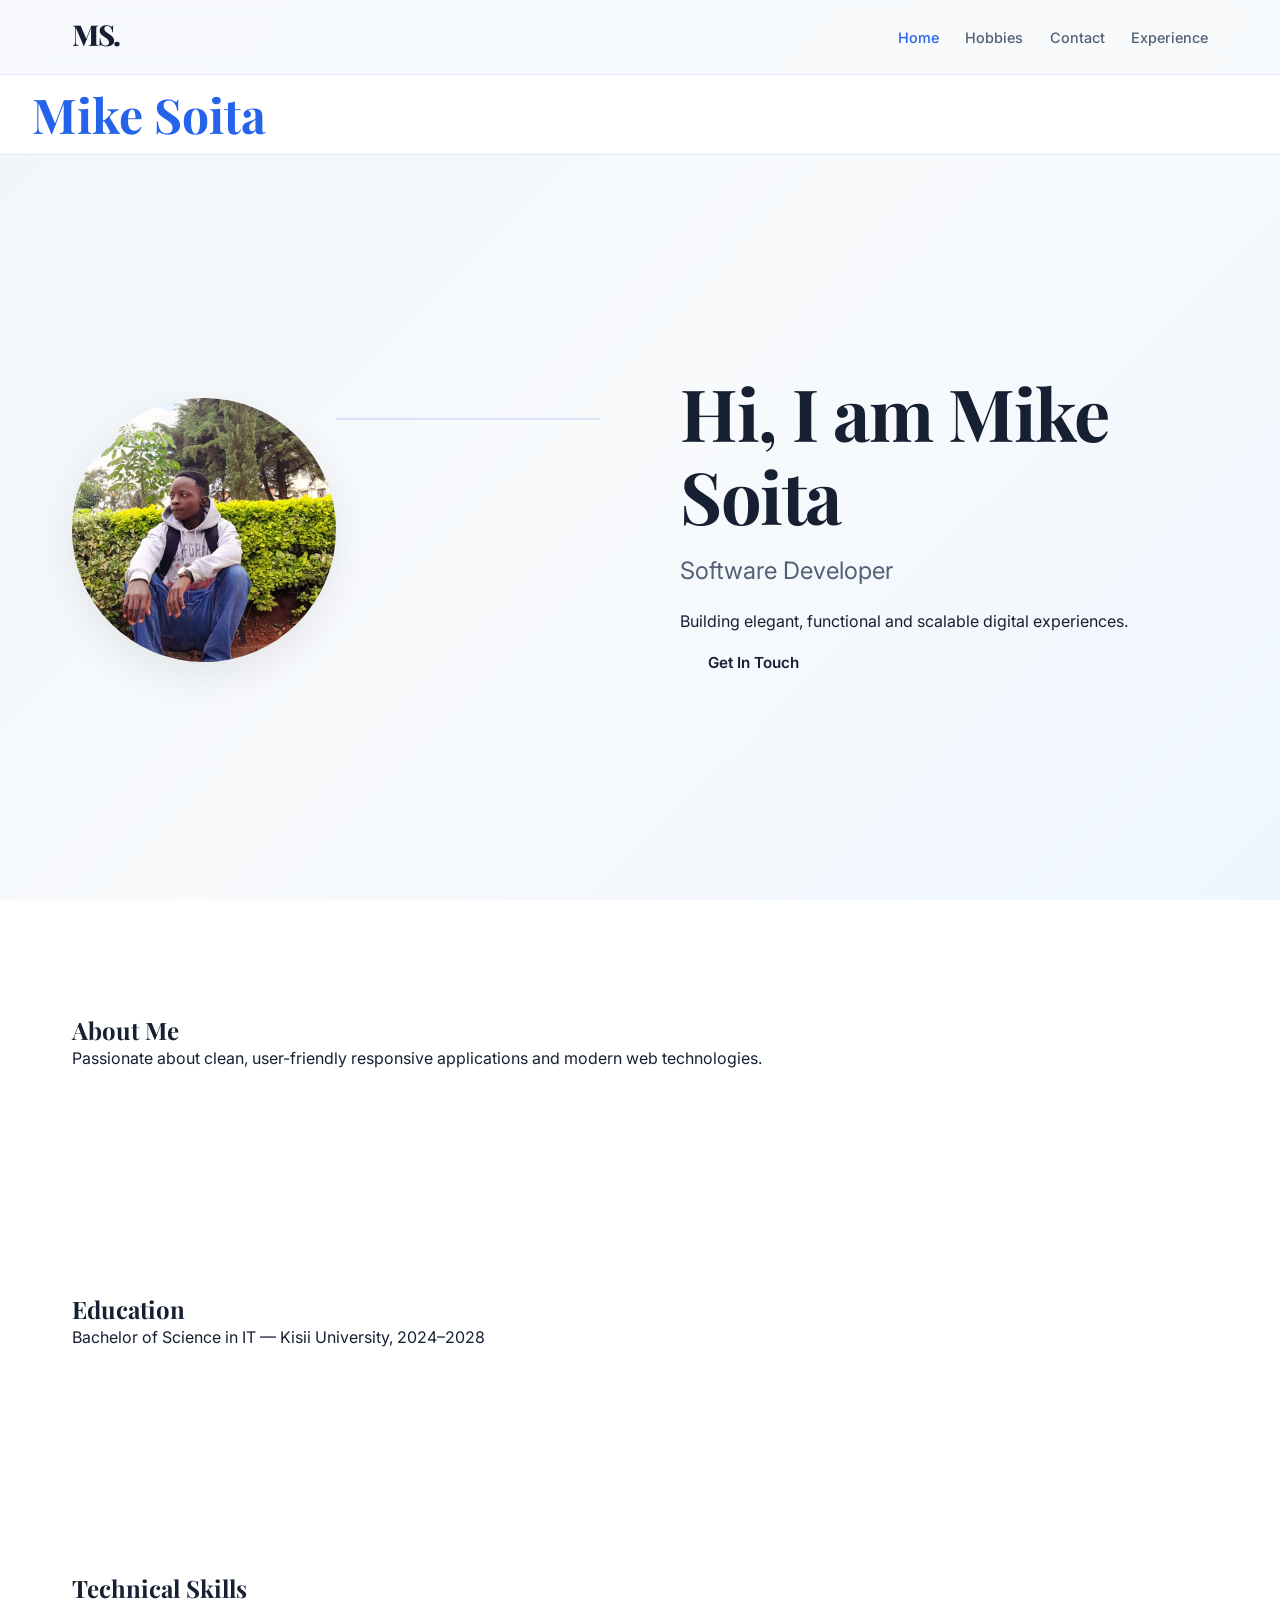
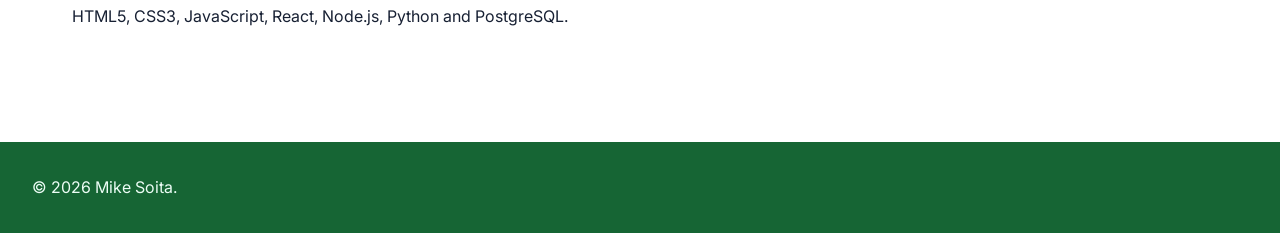
==== commit e841fa99: "Deploy Mike dedicated pages" ====
--- a/index.html
+++ b/index.html
@@ -1,109 +1 @@
-<!DOCTYPE html>
-<html lang="en" data-theme="light">
-<head>
-    <meta charset="UTF-8">
-    <meta name="viewport" content="width=device-width, initial-scale=1.0">
-    <meta name="description" content="Mike Soita - Web Developer CV">
-    <meta name="author" content="Mike Soita">
-    <title>Mike Soita | CV</title>
-    <link rel="stylesheet" href="style.css">
-    <link href="https://cdnjs.cloudflare.com/ajax/libs/font-awesome/6.0.0/css/all.min.css" rel="stylesheet">
-</head>
-<body>
-    <header class="main-nav">
-        <nav aria-label="Primary navigation">
-            <div class="logo"><a href="#home" aria-label="Mike Soita home">MS<span>.</span></a></div>
-            <button class="menu-button" aria-label="Toggle navigation" aria-expanded="false"><i class="fas fa-bars" aria-hidden="true"></i></button>
-            <ul class="nav-links">
-                <li><a href="#home">Home</a></li>
-                <li><a href="#about">About</a></li>
-                <li><a href="#experience">Experience</a></li>
-                <li><a href="#education">Education</a></li>
-                <li><a href="#skills">Skills</a></li>
-                <li><a href="#contact">Contact</a></li>
-                <li><a href="hobbies.html">Hobbies</a></li>
-            </ul>
-            <div class="nav-controls">
-                <button id="theme-toggle" class="theme-toggle" aria-label="Toggle dark mode"><i class="fas fa-moon" aria-hidden="true"></i></button>
-                <a href="#contact" class="btn-hire">Hire Me</a>
-            </div>
-        </nav>
-    </header>
-
-    <div class="site-name-banner" aria-label="Mike Soita"><p>Mike Soita</p></div>
-
-    <main>
-        <section id="home" class="hero">
-            <div class="hero-image">
-                <div class="image-wrapper"><img src="mike.jpg" alt="Mike Soita"></div>
-            </div>
-            <div class="hero-content">
-                <div class="badge">Available for Work</div>
-                <h1>Hi, I'm <span class="text-accent">Mike Soita</span></h1>
-                <h2>Software Developer</h2>
-                <p class="summary">Building elegant, functional, and scalable digital experiences. Recently focused on integrating AI solutions and building high-performance modern web applications using React and Next.js.</p>
-                <div class="hero-buttons">
-                    <a href="#contact" class="btn btn-outline">Get In Touch</a>
-                </div>
-                <div class="social-links-hero" aria-label="Mike Soita links">
-                    <a href="mailto:mikesoita962@gmail.com" aria-label="Email Mike Soita"><i class="fas fa-envelope" aria-hidden="true"></i></a>
-                    <a href="tel:0727308797" aria-label="Call Mike Soita"><i class="fas fa-phone" aria-hidden="true"></i></a>
-                </div>
-            </div>
-        </section>
-
-        <section id="about" class="about">
-            <div class="section-header"><h2>About Me</h2></div>
-            <div class="about-grid">
-                <div class="about-text content-block">
-                    <h3>Professional Profile</h3>
-                    <p>I am a passionate web developer focused on creating clean, user-friendly, and responsive applications. With a strong foundation in modern web technologies, I love turning complex problems into simple, beautiful, and intuitive designs. Recently, I've been heavily involved in migrating legacy systems to modern architectures and implementing AI-driven features for enhanced user experiences. I thrive in dynamic environments, actively contributing to open-source communities, and continuously seek to learn and adapt to new challenges.</p>
-                </div>
-                <div class="about-stats">
-                    <div class="stat-item content-block"><h3>10+</h3><p>Projects</p></div>
-                    <div class="stat-item content-block"><h3>Full-Stack</h3><p>Focus</p></div>
-                </div>
-            </div>
-        </section>
-
-        <section id="experience" class="experience">
-            <div class="section-header"><h2>Experience</h2></div>
-            <div class="timeline">
-                <article class="timeline-item content-block"><div class="timeline-dot"></div><div class="timeline-content"><span class="timeline-date">2023 - Present</span><h3>Senior Frontend Developer</h3><h4>Dart Solutions</h4><p>Leading a team of 5 developers in building a modern enterprise dashboard using React, Redux, and Tailwind CSS. Improved application performance by 40% and implemented strict accessibility standards across all client-facing portals.</p></div></article>
-                <article class="timeline-item content-block"><div class="timeline-dot"></div><div class="timeline-content"><span class="timeline-date">2023 - 2025</span><h3>Full Stack Developer</h3><h4>Creative Web Agency</h4><p>Developed and maintained multiple client-facing applications using Node.js and React. Engineered robust RESTful APIs, optimized database queries reducing load times by 25%, and integrated third-party payment gateways.</p></div></article>
-                <article class="timeline-item content-block"><div class="timeline-dot"></div><div class="timeline-content"><span class="timeline-date">2024 - 2026</span><h3>Web Developer Intern</h3><h4>StartupHub</h4><p>Assisted in the creation of landing pages and internal tools. Gained hands-on experience with agile methodologies, version control, and modern JavaScript ES6+. Collaborated closely with UI/UX designers to bring mockups to life.</p></div></article>
-            </div>
-        </section>
-
-        <section id="education" class="education">
-            <div class="section-header"><h2>Education</h2></div>
-            <div class="education-grid">
-                <article class="edu-card content-block"><i class="fas fa-graduation-cap edu-icon" aria-hidden="true"></i><h3>Bachelor of Science in IT</h3><h4>Kisii University</h4><span class="edu-date">2024 - 2028</span><p>Core coursework: Data Structures, Algorithms, Advanced Web Development, Database Management, and Software Engineering Principles.</p></article>
-                <article class="edu-card content-block"><i class="fas fa-certificate edu-icon" aria-hidden="true"></i><h3>Advanced Full Stack Certification</h3><h4>Tech Online Bootcamp</h4><span class="edu-date">2025</span><p>Intensive program covering modern web technologies including React ecosystem, Node.js backend architecture, and Python for data processing.</p></article>
-            </div>
-        </section>
-
-        <section id="skills" class="skills">
-            <div class="section-header"><h2>Technical Skills</h2></div>
-            <div class="skills-grid">
-                <article class="skill-category content-block"><h3><i class="fas fa-code" aria-hidden="true"></i> Frontend</h3><div class="skill-tags"><span>HTML5</span><span>CSS3 / SCSS</span><span>JavaScript (ES6+)</span><span>React &amp; Next.js</span><span>Tailwind CSS</span><span>TypeScript</span></div></article>
-                <article class="skill-category content-block"><h3><i class="fas fa-server" aria-hidden="true"></i> Backend &amp; Tools</h3><div class="skill-tags"><span>Node.js / Express</span><span>Python / Django</span><span>REST APIs &amp; GraphQL</span><span>Git &amp; GitHub Actions</span><span>Docker</span><span>PostgreSQL</span></div></article>
-            </div>
-        </section>
-
-
-        <section id="contact" class="contact">
-            <div class="section-header"><h2>Get In Touch</h2><p>Have a project in mind or just want to say hi? Let's work together.</p></div>
-            <div class="contact-container">
-                <div class="contact-info">
-                    <div class="contact-card content-block"><div class="icon"><i class="fas fa-phone-alt" aria-hidden="true"></i></div><div class="contact-details"><h3>Call Me</h3><a href="tel:0727308797">0727308797</a></div></div>
-                    <div class="contact-card content-block"><div class="icon"><i class="fas fa-envelope" aria-hidden="true"></i></div><div class="contact-details"><h3>Email Me</h3><a href="mailto:mikesoita962@gmail.com">mikesoita962@gmail.com</a><a href="mailto:mikesoita962@gmail.com" class="btn btn-primary email-me">Email me</a></div></div>
-                </div>
-                <form class="contact-form content-block" onsubmit="event.preventDefault(); alert('Message sent successfully!');"><h3>Send me a message</h3><div class="form-group"><label for="name">Name</label><input type="text" id="name" name="name" placeholder="Your Name" required></div><div class="form-group"><label for="email">Email</label><input type="email" id="email" name="email" placeholder="your@email.com" required></div><div class="form-group"><label for="message">Message</label><textarea id="message" name="message" rows="4" placeholder="How can I help you?" required></textarea></div><button type="submit" class="btn btn-primary submit-btn">Send Message <i class="fas fa-paper-plane" aria-hidden="true"></i></button></form>
-            </div>
-        </section>
-    </main>
-    <footer><div class="footer-bottom"><p id="copyright-year">&copy; 2026 Mike Soita. All Rights Reserved.</p></div></footer>
-    <script src="script.js"></script>
-</body>
-</html>
+<!doctype html><html lang="en"><head><meta charset="utf-8"><meta name="viewport" content="width=device-width,initial-scale=1"><title>Mike Soita | CV</title><link rel="stylesheet" href="style.css"><style>.profile-divider{width:min(100%,420px);margin:1.25rem auto;border:0;border-top:2px solid #15803d}</style></head><body><header class="main-nav"><nav aria-label="Primary navigation"><div class="logo"><a href="index.html">MS.</a></div><button class="menu-button" aria-label="Toggle navigation">Menu</button><ul class="nav-links"><li><a class="active" aria-current="page" href="index.html">Home</a></li><li><a href="hobbies.html">Hobbies</a></li><li><a href="contact.html">Contact</a></li><li><a href="experience.html">Experience</a></li></ul></nav></header><div class="site-name-banner"><p>Mike Soita</p></div><main><section class="hero"><div class="hero-image"><div class="image-wrapper"><img src="mike.jpg" alt="Mike Soita"></div><hr class="profile-divider"></div><div class="hero-content"><h1>Hi, I am Mike Soita</h1><h2>Software Developer</h2><p>Building elegant, functional and scalable digital experiences.</p><a class="btn" href="contact.html">Get In Touch</a></div></section><section class="about"><h2>About Me</h2><p>Passionate about clean, user-friendly responsive applications and modern web technologies.</p></section><section class="education"><h2>Education</h2><p>Bachelor of Science in IT — Kisii University, 2024–2028</p></section><section class="skills"><h2>Technical Skills</h2><p>HTML5, CSS3, JavaScript, React, Node.js, Python and PostgreSQL.</p></section></main><footer><p>© 2026 Mike Soita.</p></footer><script src="script.js"></script></body></html>
--- a/style.css
+++ b/style.css
@@ -1,16 +1,16 @@
 @import url('https://fonts.googleapis.com/css2?family=Inter:wght@400;500;600&family=Playfair+Display:wght@600;700;800&display=swap');
 
 :root {
-    --primary: #4f46e5;
-    --primary-dark: #3730a3;
-    --primary-light: #818cf8;
-    --background: #fafaf9;
-    --background-grad: linear-gradient(135deg, #f3f4f6 0%, #fafaf9 50%, #eef2ff 100%);
+    --primary: #2563eb;
+    --primary-dark: #1d4ed8;
+    --primary-light: #60a5fa;
+    --background: #f8fafc;
+    --background-grad: linear-gradient(135deg, #f1f5f9 0%, #f8fafc 50%, #eff6ff 100%);
     --surface: #ffffff;
     --surface-light: #f5f5f4;
-    --text: #1c1917;
-    --text-muted: #78716c;
-    --border: rgba(79, 70, 229, .12);
+    --text: #172033;
+    --text-muted: #526176;
+    --border: rgba(37, 99, 235, .14);
     --shadow-sm: 0 4px 20px rgba(0, 0, 0, .03);
     --shadow-md: 0 8px 30px rgba(0, 0, 0, .06);
     --shadow-lg: 0 15px 40px rgba(0, 0, 0, .08);
@@ -18,13 +18,13 @@
 }
 
 [data-theme="dark"] {
-    --background: #09090b;
-    --background-grad: linear-gradient(135deg, #18181b 0%, #09090b 50%, #1e1b4b 100%);
-    --surface: #18181b;
-    --surface-light: #27272a;
-    --text: #fafafa;
-    --text-muted: #a1a1aa;
-    --border: rgba(129, 140, 248, .22);
+    --background: #0f172a;
+    --background-grad: linear-gradient(135deg, #172033 0%, #0f172a 50%, #172554 100%);
+    --surface: #172033;
+    --surface-light: #26334a;
+    --text: #f8fafc;
+    --text-muted: #b8c4d6;
+    --border: rgba(96, 165, 250, .24);
     --shadow-sm: 0 4px 20px rgba(0, 0, 0, .4);
     --shadow-md: 0 8px 30px rgba(0, 0, 0, .6);
     --shadow-lg: 0 15px 40px rgba(0, 0, 0, .8);
@@ -50,9 +50,8 @@
 .menu-button { display: none; }
 .btn-hire, .btn { display: inline-flex; align-items: center; justify-content: center; border: 0; border-radius: 999px; cursor: pointer; font-weight: 600; }
 .btn-hire { padding: .65rem 1.15rem; color: #fff; background: var(--primary); font-size: .9rem; }
-.site-name-banner { overflow: hidden; padding: .75rem 0; white-space: nowrap; background: var(--surface); border-top: 1px solid var(--border); border-bottom: 1px solid var(--border); }
-.site-name-banner p { display: inline-block; color: var(--primary); font: 700 48px/1.15 'Playfair Display', serif; animation: name-slide 10s ease-in-out infinite alternate; }
-@keyframes name-slide { from { transform: translateX(0); } to { transform: translateX(calc(100vw - 100%)); } }
+.site-name-banner { padding: .75rem 2rem; background: var(--surface); border-top: 1px solid var(--border); border-bottom: 1px solid var(--border); }
+.site-name-banner p { margin: 0; color: var(--primary); font: 700 clamp(1.75rem, 7vw, 48px)/1.15 'Playfair Display', serif; white-space: normal; overflow-wrap: normal; animation: none; }
 
 section { max-width: 1200px; margin: 0 auto; padding: 7rem 2rem; }
 .section-header { margin-bottom: 4rem; text-align: center; }
@@ -73,7 +72,7 @@
 .summary { max-width: 600px; margin-bottom: 2.5rem; color: var(--text-muted); font-size: 1.1rem; }
 .hero-buttons { display: flex; flex-wrap: wrap; gap: 1rem; margin-bottom: 2rem; }
 .btn { padding: 14px 28px; font-size: .95rem; }
-.btn-primary { color: #fff; background: var(--primary); box-shadow: 0 4px 15px rgba(79, 70, 229, .3); }
+.btn-primary { color: #fff; background: var(--primary); box-shadow: 0 4px 15px rgba(37, 99, 235, .28); }
 .btn-primary:hover, .btn-hire:hover { background: var(--primary-dark); }
 .btn-outline { color: var(--text); background: var(--surface); box-shadow: var(--shadow-sm); }
 .social-links-hero { display: flex; gap: 1.25rem; font-size: 1.35rem; }
@@ -122,8 +121,8 @@
 .form-group input:focus, .form-group textarea:focus { outline: 2px solid var(--primary-light); outline-offset: 2px; }
 .submit-btn { width: 100%; gap: .5rem; }
 
-footer { padding: 4rem 2rem; }
-.footer-bottom { max-width: 1200px; margin: 0 auto; color: var(--text-muted); text-align: center; font-size: .95rem; }
+footer { padding: 2rem; color: #ecfdf5; background: #166534; }
+.footer-bottom { max-width: 1200px; margin: 0 auto; color: #ecfdf5; text-align: center; font-size: .95rem; }
 
 .hobbies-page { background: #eaf6ff; }
 .hobbies-page[data-theme="dark"] { background: #0d1b2a; }
@@ -134,11 +133,10 @@
 .hobby-list li { margin-bottom: .85rem; }
 .hobby-list-ordered { list-style: decimal; }
 .hobby-list-unordered { list-style: disc; }
-.suggestion-label, .hobby-note { color: var(--text-muted); font-family: 'Inter', sans-serif; font-size: .95rem; }
-.hobby-note { margin-top: .75rem; }
+.hobby-empty-state { color: var(--text-muted); text-align: center; }
 
 @media (prefers-reduced-motion: reduce) { *, *::before, *::after { scroll-behavior: auto !important; transition-duration: .01ms !important; animation-duration: .01ms !important; animation-iteration-count: 1 !important; } .site-name-banner p { animation: none; } }
 @media (max-width: 1050px) { .nav-links { gap: 1rem; } .hero { gap: 3rem; } .project-grid { grid-template-columns: repeat(2, minmax(0, 1fr)); } }
 @media (max-width: 850px) { .about-grid, .contact-container { grid-template-columns: 1fr; } .about-stats { grid-template-columns: repeat(2, minmax(0, 1fr)); } }
-@media (max-width: 768px) { nav { padding: 1rem 1.5rem; } .menu-button { display: inline-flex; order: 3; } .nav-links { position: fixed; top: 72px; left: 0; display: none; width: 100%; padding: 2rem; flex-direction: column; gap: 1.25rem; background: var(--surface); box-shadow: var(--shadow-md); } .nav-links.active { display: flex; } .nav-controls { margin-left: auto; } .btn-hire { display: none; } .hero { flex-direction: column; min-height: auto; padding-top: 3rem; text-align: center; } .hero-image { order: -1; } .image-wrapper { width: min(100%, 320px); } .hero-buttons, .social-links-hero { justify-content: center; } .education-grid, .skills-grid, .project-grid { grid-template-columns: 1fr; } .site-name-banner p { font-size: 2rem; } }
+@media (max-width: 768px) { nav { padding: 1rem 1.5rem; } .menu-button { display: inline-flex; order: 3; } .nav-links { position: fixed; top: 72px; left: 0; display: none; width: 100%; padding: 2rem; flex-direction: column; gap: 1.25rem; background: var(--surface); box-shadow: var(--shadow-md); } .nav-links.active { display: flex; } .nav-controls { margin-left: auto; } .btn-hire { display: none; } .hero { flex-direction: column; min-height: auto; padding-top: 3rem; text-align: center; } .hero-image { order: -1; } .image-wrapper { width: min(100%, 320px); } .hero-buttons, .social-links-hero { justify-content: center; } .education-grid, .skills-grid, .project-grid { grid-template-columns: 1fr; } .site-name-banner p { font-size: clamp(1.5rem, 7vw, 2rem); } }
 @media (max-width: 480px) { section { padding: 4rem 1.5rem; } .about-stats { grid-template-columns: 1fr; } .about-text, .stat-item, .edu-card, .skill-category, .project-content, .contact-card, .contact-form, .timeline-item, .hobbies-content { padding: 1.5rem; } }
